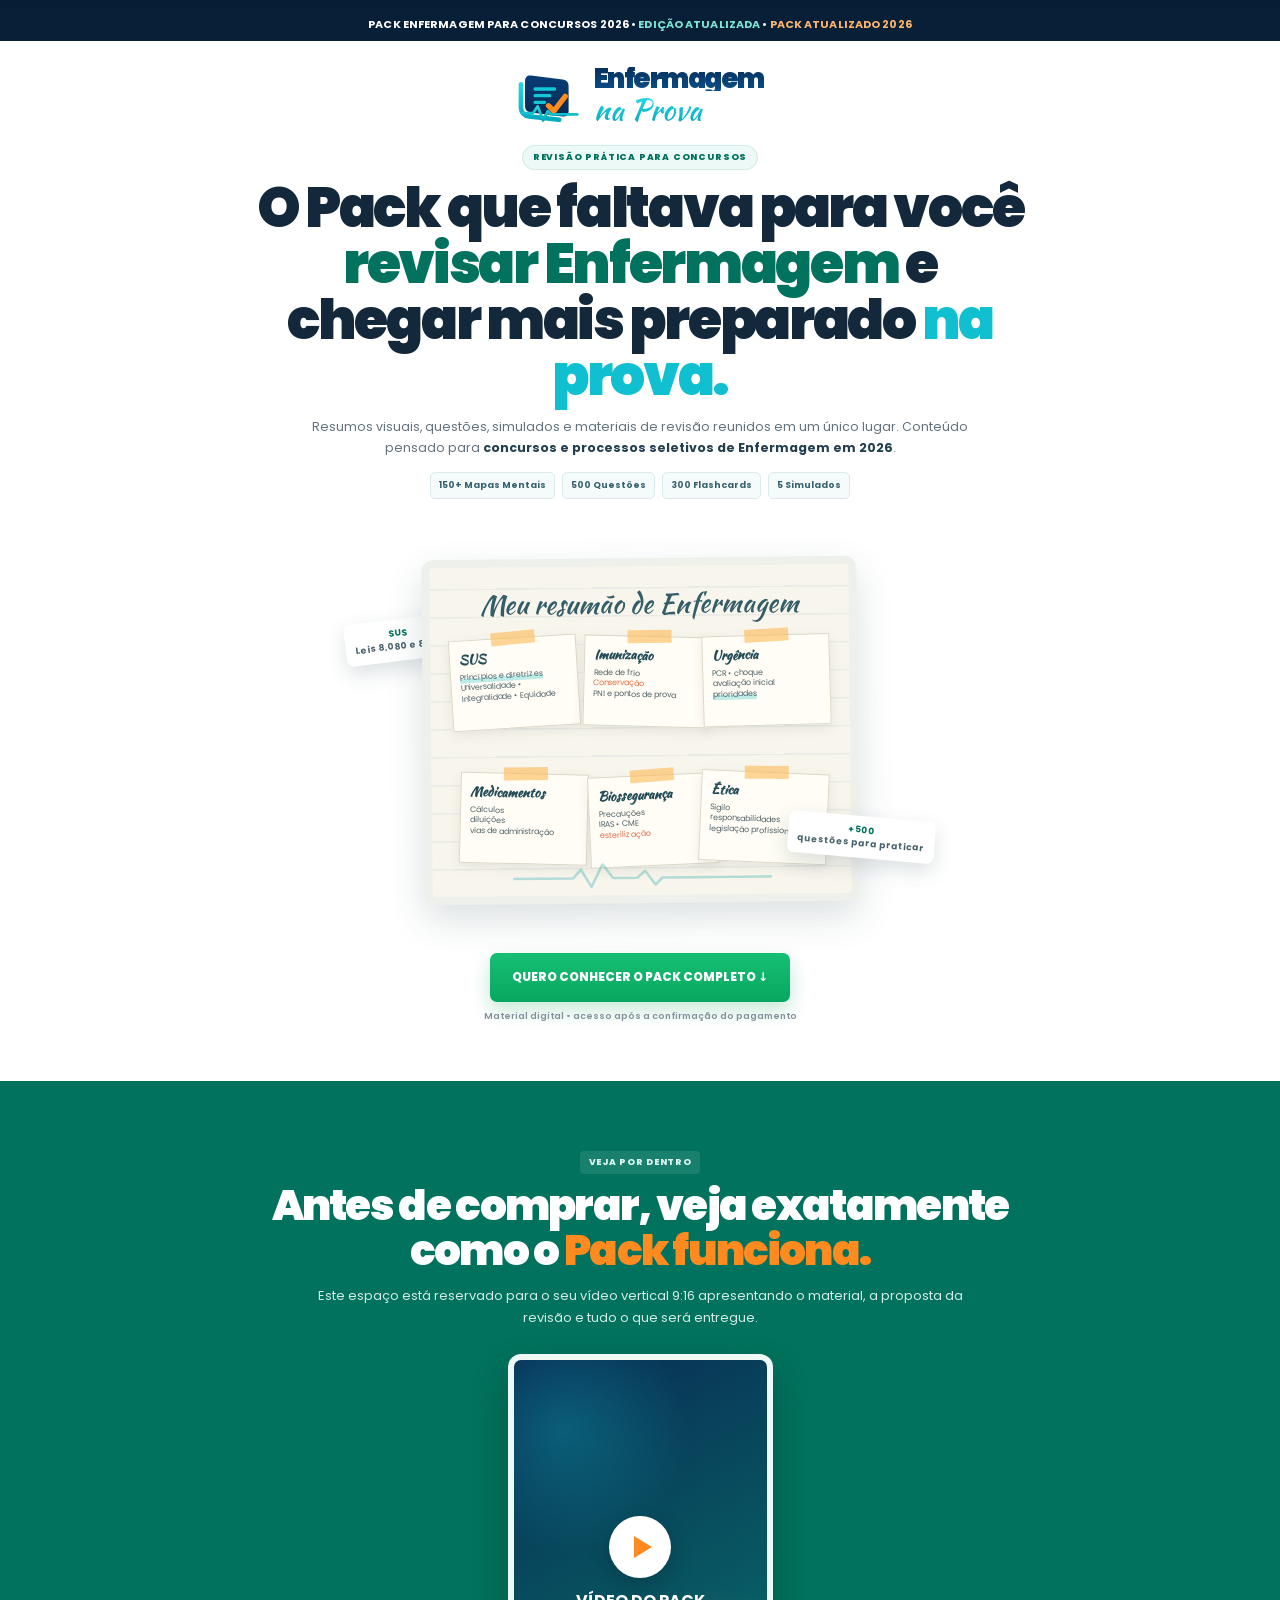
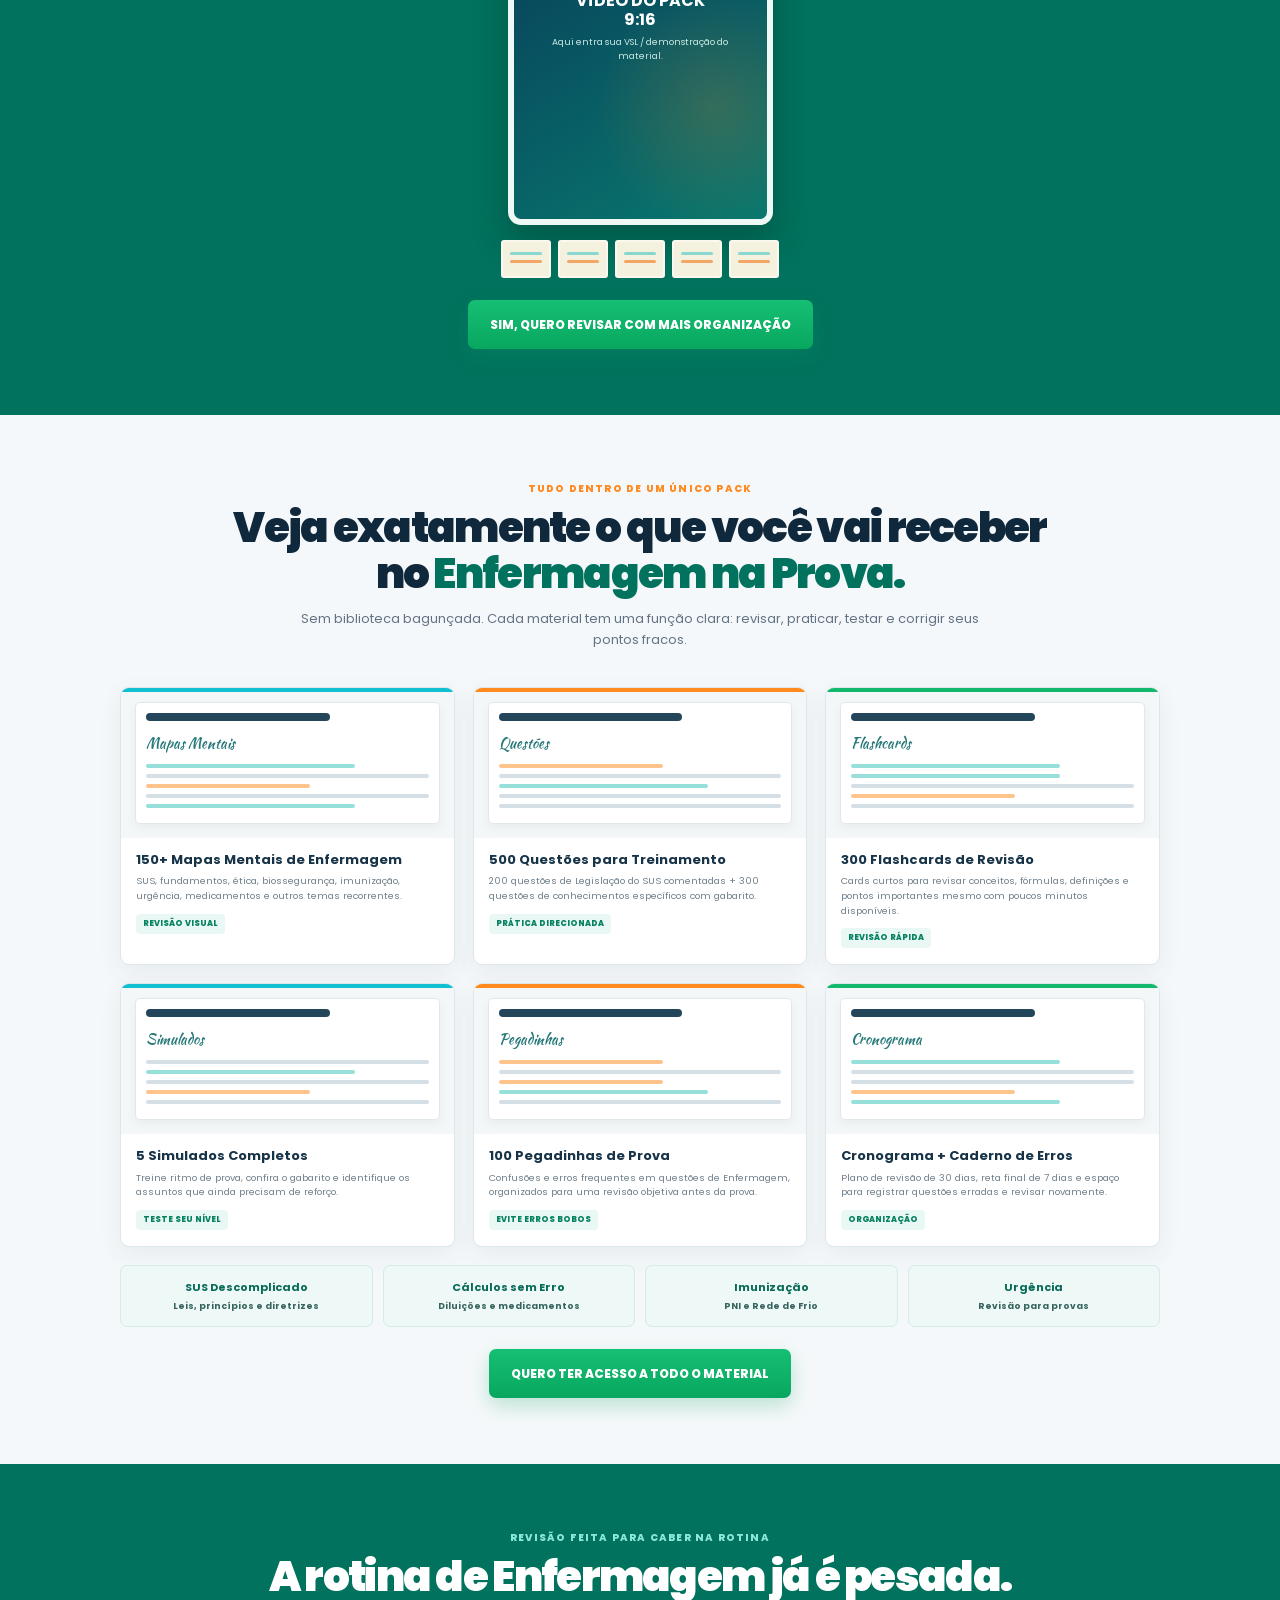
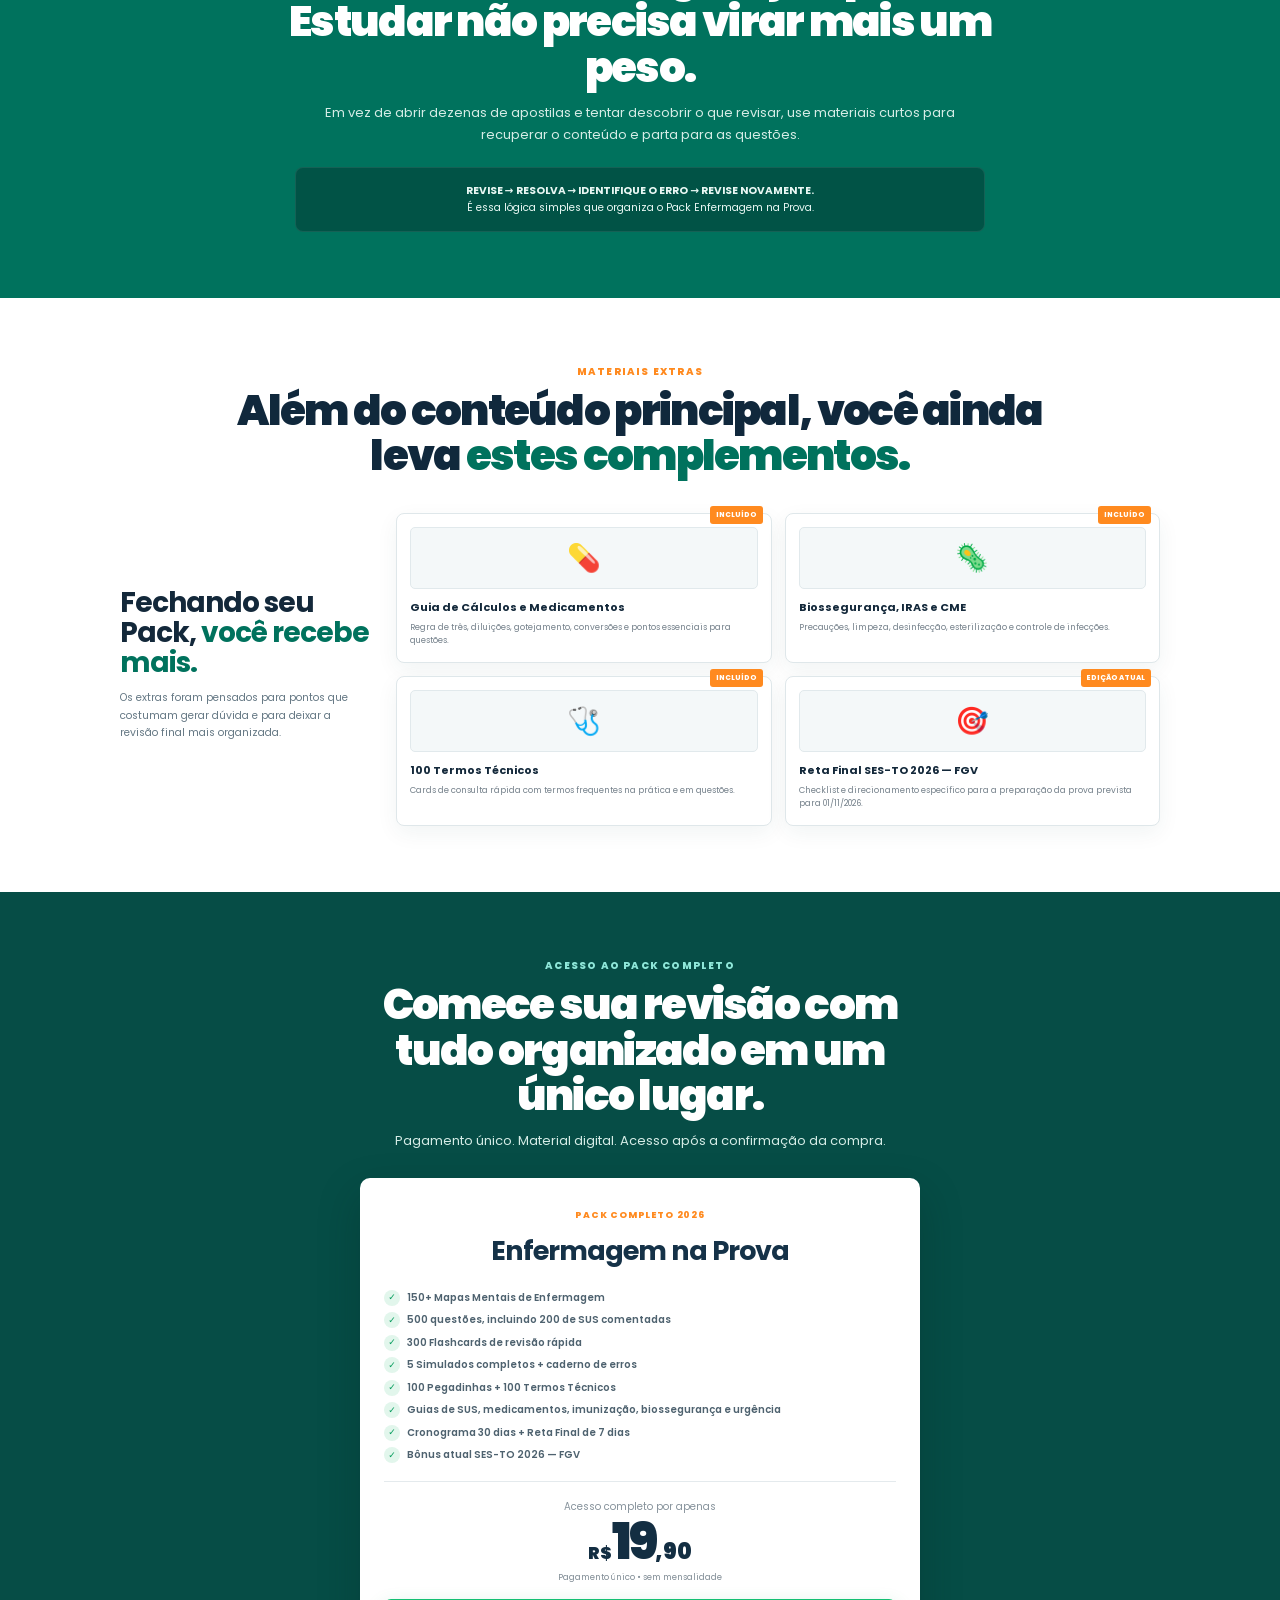
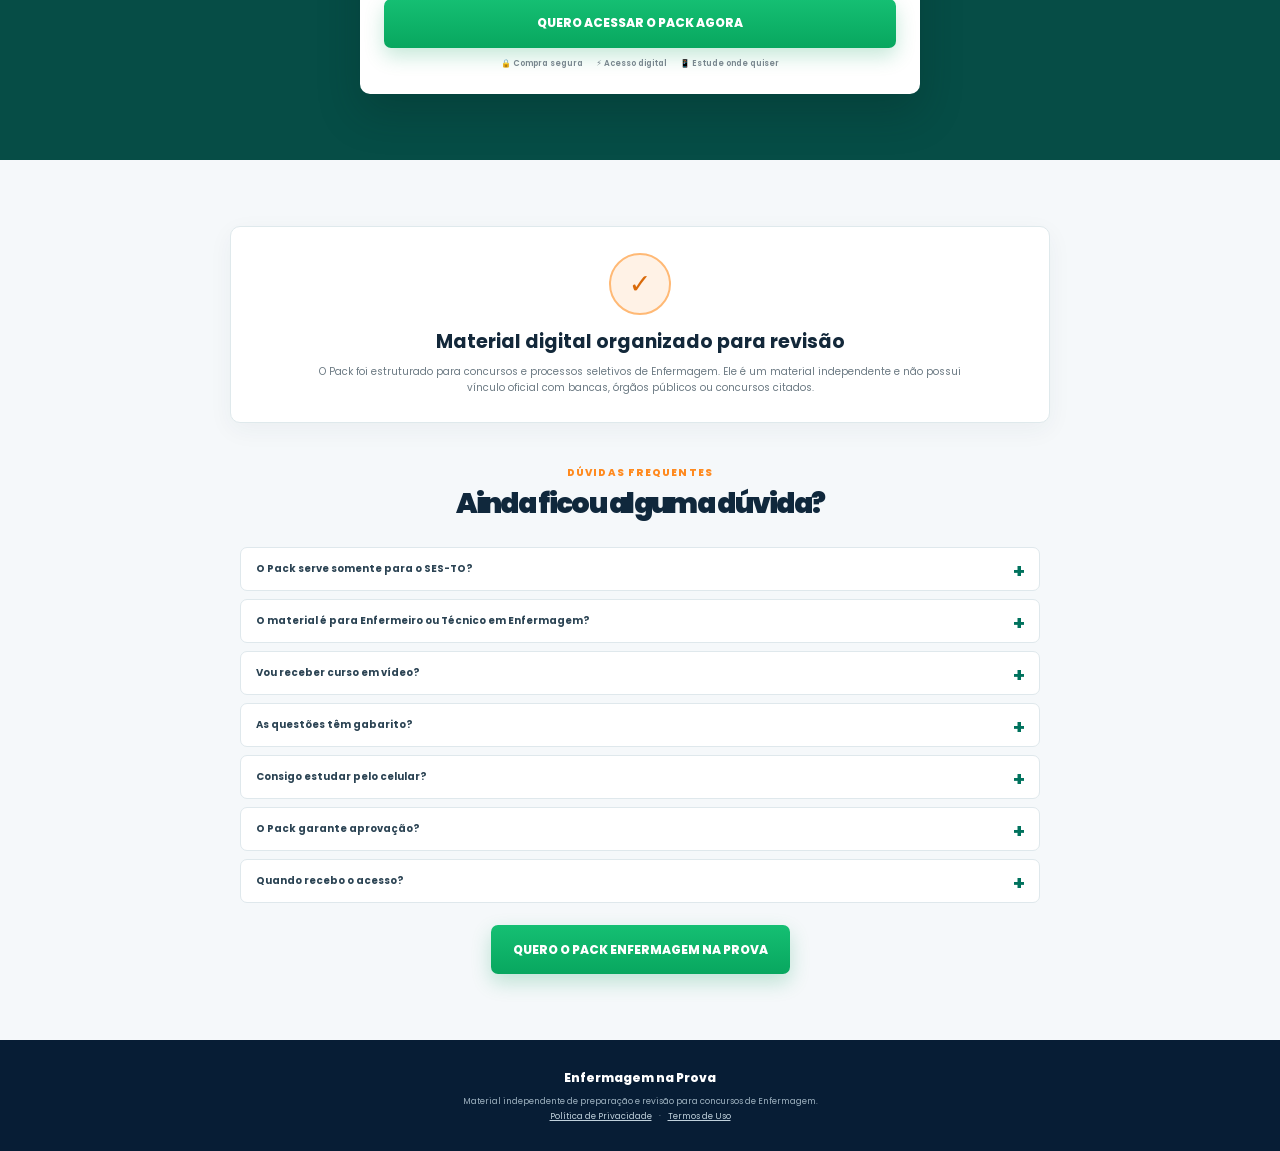
==== legacy.html @ f29687da "Atualiza marca para Revisão de Enfermagem 2026" ====
<!doctype html>
<html lang="pt-BR">
<head>
  <meta charset="utf-8">
  <meta name="viewport" content="width=device-width, initial-scale=1">
  <meta name="theme-color" content="#006b58">
  <meta name="description" content="Enfermagem na Prova — Pack de revisão para concursos de Enfermagem 2026 com mapas mentais, questões, simulados, flashcards e guias rápidos.">
  <title>Enfermagem na Prova | Pack Concursos 2026</title>
  <link rel="preconnect" href="https://fonts.googleapis.com">
  <link rel="preconnect" href="https://fonts.gstatic.com" crossorigin>
  <link href="https://fonts.googleapis.com/css2?family=Kaushan+Script&family=Poppins:wght@400;500;600;700;800;900&display=swap" rel="stylesheet">
  <style>
    :root{
      --navy:#062f5c;
      --navy-2:#0b4f87;
      --cyan:#10bfd0;
      --cyan-soft:#e8fbfd;
      --green:#00725d;
      --green-dark:#00584b;
      --green-deep:#064d46;
      --cta:#11b86d;
      --cta-dark:#079c5a;
      --orange:#ff8a1f;
      --orange-soft:#fff2e6;
      --red:#e6534b;
      --ink:#13283a;
      --muted:#637383;
      --bg:#f5f8fa;
      --line:#dfe8ed;
      --white:#fff;
      --shadow:0 14px 38px rgba(20,54,70,.10);
    }
    *{box-sizing:border-box}
    html{scroll-behavior:smooth}
    body{margin:0;font-family:Poppins,system-ui,-apple-system,"Segoe UI",sans-serif;color:var(--ink);background:#fff;-webkit-font-smoothing:antialiased}
    a{text-decoration:none;color:inherit}
    button,a{-webkit-tap-highlight-color:transparent}
    img,svg{max-width:100%}
    .container{width:min(1040px,calc(100% - 34px));margin:0 auto}
    .topline{height:8px;background:#071d35}
    .notice{background:#081f38;color:#fff;text-align:center;padding:8px 14px;font-size:11px;font-weight:700;letter-spacing:.01em}
    .notice b{color:#7ce5d6}.notice .hot{color:#ffb36b}

    /* logo */
    .logo{display:flex;justify-content:center;align-items:center;gap:10px;margin:0 auto 18px;width:max-content;max-width:100%}
    .logo-icon{width:67px;height:58px;flex:0 0 auto}
    .logo-copy{line-height:.86;text-align:left}
    .logo-copy strong{display:block;font-size:27px;letter-spacing:-1.5px;font-weight:900;background:linear-gradient(#062f5c,#0b4f87);-webkit-background-clip:text;background-clip:text;color:transparent}
    .logo-copy span{display:block;margin-top:7px;font-family:"Kaushan Script",cursive;font-size:29px;font-weight:400;background:linear-gradient(#26d7e4,#04aabe);-webkit-background-clip:text;background-clip:text;color:transparent}

    /* shared */
    section{padding:66px 0}
    .white{background:#fff}.soft{background:#f5f8fa}.green{background:var(--green);color:#fff}.green-dark{background:var(--green-deep);color:#fff}
    .kicker{font-size:10px;text-transform:uppercase;letter-spacing:.12em;font-weight:800;color:var(--orange);margin-bottom:8px;text-align:center}
    .title{max-width:830px;margin:0 auto;text-align:center;font-size:clamp(25px,4vw,42px);line-height:1.08;letter-spacing:-1.7px;font-weight:900;color:#10283c}
    .green .title,.green-dark .title{color:#fff}
    .title .green-text{color:var(--green)}.title .cyan{color:var(--cyan)}.title .orange{color:var(--orange)}
    .desc{max-width:690px;margin:12px auto 0;text-align:center;color:var(--muted);font-size:13px;line-height:1.65}
    .green .desc,.green-dark .desc{color:#d5ece6}
    .btn{display:inline-flex;align-items:center;justify-content:center;gap:8px;min-height:49px;padding:13px 22px;border-radius:7px;background:linear-gradient(#15bf73,#08a75f);color:#fff;font-size:12px;font-weight:800;box-shadow:0 8px 20px rgba(7,160,91,.24);transition:.16s ease}
    .btn:hover{transform:translateY(-1px);filter:brightness(1.02)}
    .btn-row{text-align:center;margin-top:22px}
    .micro{text-align:center;margin-top:8px;font-size:9px;color:#82909b;font-weight:600}
    .green .micro,.green-dark .micro{color:#b9d8d1}

    /* hero */
    .hero{padding:25px 0 58px;background:#fff;text-align:center}
    .hero .container{max-width:900px}
    .hero-badge{display:inline-block;margin-bottom:10px;padding:5px 10px;background:#edf9f6;border:1px solid #cdeae3;border-radius:999px;color:var(--green);font-size:9px;font-weight:800;text-transform:uppercase;letter-spacing:.09em}
    .hero h1{margin:0 auto;max-width:790px;font-size:clamp(30px,5.3vw,55px);line-height:1.02;letter-spacing:-2.3px;font-weight:900;color:#13283a}
    .hero h1 .g{color:var(--green)}.hero h1 .c{color:var(--cyan)}
    .hero p{max-width:670px;margin:13px auto 0;color:#61717e;font-size:12.5px;line-height:1.65}
    .hero p b{color:#233e50}
    .hero-tags{display:flex;justify-content:center;gap:7px;flex-wrap:wrap;margin-top:13px}
    .hero-tags span{font-size:9px;font-weight:700;color:#366070;background:#f5fafb;border:1px solid #dce9ed;border-radius:5px;padding:6px 8px}

    /* Pinterest-like pack preview */
    .pack-stage{position:relative;width:min(590px,94vw);height:400px;margin:32px auto 0;display:flex;align-items:center;justify-content:center}
    .paper{position:relative;width:435px;height:345px;border-radius:12px;background:#f8f5ed;border:8px solid #eef0ec;box-shadow:0 15px 36px rgba(39,71,77,.16);overflow:hidden;transform:rotate(-.6deg)}
    .paper:before{content:"";position:absolute;inset:0;background:repeating-linear-gradient(0deg,transparent 0 26px,rgba(92,137,156,.13) 27px 28px);opacity:.72}
    .paper-title{position:absolute;left:50%;top:18px;transform:translateX(-50%);font-family:"Kaushan Script",cursive;color:#345d66;font-size:27px;white-space:nowrap}
    .mini-note{position:absolute;width:128px;min-height:91px;padding:10px 9px 7px;background:#fffdf5;border:1px solid #dad8c8;box-shadow:0 4px 12px rgba(65,75,69,.10);font-size:8px;line-height:1.35;color:#52636b;text-align:left}
    .mini-note b{display:block;margin-bottom:4px;font-family:"Kaushan Script",cursive;font-size:13px;color:#244d58}
    .mini-note i{font-style:normal;color:#df6f45}.mini-note .under{display:inline;background:linear-gradient(transparent 56%,#bdece7 56%)}
    .n1{left:20px;top:70px;transform:rotate(-3deg)}.n2{left:153px;top:70px;transform:rotate(2deg)}.n3{right:19px;top:70px;transform:rotate(-1deg)}
    .n4{left:28px;bottom:32px;transform:rotate(2deg)}.n5{left:157px;bottom:29px;transform:rotate(-2deg)}.n6{right:23px;bottom:31px;transform:rotate(3deg)}
    .tape{position:absolute;width:44px;height:13px;background:rgba(255,184,82,.58);top:-7px;left:42px;transform:rotate(-2deg)}
    .pulse-line{position:absolute;left:50%;bottom:6px;transform:translateX(-50%);width:290px;height:26px;opacity:.28}
    .float-card{position:absolute;padding:8px 10px;border-radius:7px;background:#fff;box-shadow:0 8px 20px rgba(37,69,78,.16);font-size:9px;font-weight:700;color:#49626d}
    .float-card.left{left:0;top:88px;transform:rotate(-7deg)}.float-card.right{right:0;bottom:73px;transform:rotate(5deg)}
    .float-card b{color:var(--green)}

    /* video */
    .inside .container{max-width:840px;text-align:center}
    .inside-label{display:inline-block;margin-bottom:9px;padding:5px 9px;border-radius:4px;background:rgba(255,255,255,.10);font-size:9px;font-weight:800;letter-spacing:.08em;text-transform:uppercase;color:#d9f6ef}
    .video-shell{width:min(265px,72vw);aspect-ratio:9/16;margin:26px auto 15px;border-radius:13px;border:6px solid #eef8f5;background:linear-gradient(150deg,#082c53,#08786e);box-shadow:0 18px 35px rgba(0,34,31,.30);position:relative;overflow:hidden}
    .video-shell:before{content:"";position:absolute;inset:0;background:radial-gradient(circle at 20% 15%,rgba(16,191,208,.28),transparent 28%),radial-gradient(circle at 80% 76%,rgba(255,138,31,.18),transparent 30%)}
    .video-content{position:absolute;inset:0;display:flex;align-items:center;justify-content:center;flex-direction:column;padding:25px;color:#fff}
    .play{width:62px;height:62px;border-radius:50%;background:#fff;display:grid;place-items:center;box-shadow:0 10px 25px rgba(0,0,0,.18);margin-bottom:13px}
    .play:after{content:"";margin-left:5px;border-top:11px solid transparent;border-bottom:11px solid transparent;border-left:18px solid var(--orange)}
    .video-content strong{font-size:16px;line-height:1.2}.video-content small{font-size:9px;line-height:1.5;margin-top:7px;color:#cceae4}
    .thumbs{display:flex;justify-content:center;gap:7px;margin-top:10px}
    .thumb{width:50px;height:38px;border:2px solid rgba(255,255,255,.5);border-radius:3px;background:#f5f1df;position:relative;overflow:hidden}
    .thumb:before,.thumb:after{content:"";position:absolute;left:7px;right:7px;height:3px;border-radius:2px;background:#89d8d0}.thumb:before{top:10px}.thumb:after{top:18px;background:#f2a767}

    /* content cards */
    .materials{display:grid;grid-template-columns:repeat(3,1fr);gap:18px;margin-top:36px}
    .material{background:#fff;border:1px solid #dde7eb;border-radius:9px;overflow:hidden;box-shadow:0 8px 24px rgba(28,64,77,.07);text-align:left}
    .mock{height:150px;background:#f4f7f8;padding:14px;position:relative;overflow:hidden}
    .mock:after{content:"";position:absolute;left:0;right:0;top:0;height:4px;background:var(--cyan)}
    .material:nth-child(2) .mock:after,.material:nth-child(5) .mock:after{background:var(--orange)}
    .material:nth-child(3) .mock:after,.material:nth-child(6) .mock:after{background:var(--cta)}
    .sheet{height:100%;background:#fff;border-radius:5px;border:1px solid #e1e8eb;padding:10px;box-shadow:0 4px 10px rgba(30,61,70,.06)}
    .sheet .h{height:8px;width:65%;border-radius:4px;background:#24465b;margin-bottom:9px}.sheet .hl{display:inline-block;font-family:"Kaushan Script";font-size:14px;color:#267879;margin-bottom:5px}
    .sheet .line{height:4px;border-radius:3px;background:#d4e0e5;margin:6px 0}.sheet .line.teal{background:#97dfda;width:74%}.sheet .line.orange{background:#ffc48c;width:58%}
    .material-body{padding:14px 15px 16px}.material-body h3{margin:0;font-size:13px;line-height:1.25;color:#173348}.material-body p{margin:6px 0 0;font-size:9.5px;line-height:1.55;color:#71808c}.material-body .tag{display:inline-block;margin-top:10px;padding:4px 7px;border-radius:4px;background:#e9f8f4;color:#078260;font-size:8px;font-weight:800}

    .guide-strip{display:grid;grid-template-columns:repeat(4,1fr);gap:10px;margin-top:18px}
    .guide{padding:13px 10px;border-radius:7px;background:#eef8f6;border:1px solid #d4ebe6;text-align:center;font-size:9px;font-weight:700;color:#35645c}.guide b{display:block;font-size:11px;color:#086b59;margin-bottom:4px}

    /* pain */
    .painbox{max-width:790px;margin:0 auto;text-align:center}.painbox .quote{max-width:690px;margin:22px auto 0;padding:14px 19px;background:rgba(3,51,46,.48);border-radius:8px;color:#e8f7f3;font-size:10.5px;line-height:1.65;border:1px solid rgba(255,255,255,.08)}

    /* bonus grid */
    .bonus-area{display:grid;grid-template-columns:250px 1fr;gap:26px;align-items:center;margin-top:35px}
    .bonus-copy h3{margin:0;font-size:28px;line-height:1.08;letter-spacing:-1px}.bonus-copy h3 span{color:var(--green)}.bonus-copy p{font-size:10.5px;line-height:1.65;color:#667985}.bonus-boxes{display:grid;grid-template-columns:1fr 1fr;gap:13px}
    .bonus{position:relative;background:#fff;border:1px solid #dfe7ea;border-radius:8px;padding:13px 13px 14px;min-height:150px;box-shadow:0 7px 22px rgba(25,61,73,.06)}
    .bonus .ribbon{position:absolute;right:8px;top:-8px;background:var(--orange);color:#fff;font-size:7px;font-weight:800;padding:4px 6px;border-radius:3px;text-transform:uppercase}.bonus-icon{height:62px;border-radius:5px;background:#f4f8f9;border:1px solid #e1e9ec;display:flex;align-items:center;justify-content:center;color:var(--green);font-size:27px}.bonus h4{font-size:11px;margin:10px 0 0}.bonus p{font-size:8.5px;line-height:1.45;color:#75818b;margin:5px 0 0}

    /* offer */
    .offer-wrap{max-width:560px;margin:0 auto;text-align:center}.offer-card{background:#fff;color:var(--ink);border-radius:10px;padding:22px 24px 24px;box-shadow:0 18px 42px rgba(0,31,29,.25);text-align:left}.offer-head{text-align:center}.offer-head .small{font-size:9px;font-weight:800;color:var(--orange);text-transform:uppercase;letter-spacing:.09em}.offer-head h2{margin:6px 0 0;font-size:27px;letter-spacing:-1px;color:#153248}.offer-list{padding:0;margin:20px 0 18px;list-style:none;display:grid;gap:8px}.offer-list li{position:relative;padding-left:23px;font-size:10px;line-height:1.45;color:#4e626f;font-weight:600}.offer-list li:before{content:"✓";position:absolute;left:0;top:-1px;width:16px;height:16px;border-radius:50%;background:#e2f6ec;color:#0a9e5f;display:grid;place-items:center;font-size:9px;font-weight:900}.price-block{text-align:center;border-top:1px solid #e4eaed;padding-top:17px}.old{font-size:10px;color:#87939c}.old s{color:#a0a8ad}.price{margin-top:2px;color:#132e42;font-weight:900;line-height:1}.price .currency{font-size:17px}.price .big{font-size:50px;letter-spacing:-3px}.price .cents{font-size:22px}.pay{font-size:8.5px;color:#7f8b94;margin-top:4px}.offer-card .btn{display:flex;width:100%;margin-top:15px}.secure{display:flex;justify-content:center;gap:13px;flex-wrap:wrap;margin-top:10px;font-size:8px;color:#78868e;font-weight:600}

    /* guarantee + faq */
    .guarantee{max-width:820px;margin:0 auto;padding:26px;border:1px solid #dfe9ec;border-radius:10px;background:#fff;box-shadow:0 7px 25px rgba(31,64,75,.05);text-align:center}.seal{width:62px;height:62px;margin:0 auto 12px;border-radius:50%;background:var(--orange-soft);border:2px solid #ffb975;display:grid;place-items:center;color:#d96a0a;font-size:27px}.guarantee h3{margin:0;font-size:19px}.guarantee p{max-width:650px;margin:8px auto 0;color:#6d7b84;font-size:10px;line-height:1.6}
    .faq{max-width:800px;margin:28px auto 0}.faq details{background:#fff;border:1px solid #dfe8ec;border-radius:7px;margin:8px 0;overflow:hidden}.faq summary{cursor:pointer;list-style:none;padding:13px 38px 13px 15px;font-size:10px;font-weight:700;color:#2b4353;position:relative}.faq summary::-webkit-details-marker{display:none}.faq summary:after{content:"+";position:absolute;right:14px;top:8px;font-size:20px;color:var(--green)}.faq details[open] summary:after{content:"−"}.faq details p{margin:0;padding:0 15px 14px;color:#6f7f89;font-size:9.5px;line-height:1.6}

    footer{background:#071d35;color:#9fb3c1;padding:28px 0;text-align:center;font-size:8.5px;line-height:1.7}footer .footer-logo{font-size:12px;font-weight:800;color:#fff;margin-bottom:6px}footer a{color:#c0d1dc;text-decoration:underline;margin:0 5px}

    @media(max-width:850px){
      section{padding:52px 0}.materials{grid-template-columns:repeat(2,1fr)}.guide-strip{grid-template-columns:repeat(2,1fr)}.bonus-area{grid-template-columns:1fr}.bonus-copy{text-align:center;max-width:600px;margin:0 auto}.bonus-copy p{max-width:540px;margin:9px auto 0}
    }
    @media(max-width:560px){
      .container{width:min(100% - 28px,1040px)}.notice{font-size:9px}.logo{transform:scale(.88);margin-bottom:12px}.hero{padding-top:18px}.hero h1{font-size:33px;letter-spacing:-1.45px}.hero p{font-size:10.5px}.pack-stage{height:330px;margin-top:22px}.paper{width:332px;height:270px;border-width:6px}.paper-title{font-size:21px;top:13px}.mini-note{width:98px;min-height:74px;padding:7px;font-size:6.2px}.mini-note b{font-size:10px}.n1{left:13px;top:53px}.n2{left:116px;top:54px}.n3{right:12px;top:53px}.n4{left:17px;bottom:26px}.n5{left:117px;bottom:24px}.n6{right:14px;bottom:25px}.tape{width:34px;height:9px;top:-5px;left:32px}.float-card{display:none}.pulse-line{width:215px}.title{font-size:27px;letter-spacing:-1.1px}.desc{font-size:10.5px}.materials{grid-template-columns:1fr;gap:13px}.mock{height:175px}.guide-strip{grid-template-columns:1fr 1fr}.bonus-boxes{grid-template-columns:1fr}.bonus{min-height:auto}.offer-card{padding:20px 17px}.green,.green-dark{background-position:center}.video-shell{width:235px}
    }
  </style>
</head>
<body>
  <div class="topline"></div>
  <div class="notice">PACK ENFERMAGEM PARA CONCURSOS 2026 • <b>EDIÇÃO ATUALIZADA</b> • <span class="hot" id="deadline">RETA FINAL SES-TO</span></div>

  <main>
    <section class="hero" id="top">
      <div class="container">
        <div class="logo" aria-label="Enfermagem na Prova">
          <svg class="logo-icon" viewBox="0 0 100 86" aria-hidden="true">
            <defs>
              <linearGradient id="lg1" x1="0" x2="0" y1="0" y2="1"><stop stop-color="#073d76"/><stop offset="1" stop-color="#052a54"/></linearGradient>
              <linearGradient id="lg2" x1="0" x2="0" y1="0" y2="1"><stop stop-color="#25d5e2"/><stop offset="1" stop-color="#04aabe"/></linearGradient>
            </defs>
            <path d="M21 14 68 20c6 .7 9 4 9 10v38c0 5-4 8-9 7l-47-6c-6-.8-9-4-9-10V22c0-6 4-9 9-8Z" fill="url(#lg1)"/>
            <path d="M6 27v35c0 7 5 12 12 13l45 5" fill="none" stroke="url(#lg2)" stroke-width="7" stroke-linecap="round"/>
            <path d="M27 34h29M27 44h22M27 54h14" stroke="#14c7d6" stroke-width="5" stroke-linecap="round"/>
            <path d="m47 59 8 8 17-22" fill="none" stroke="#ff8a1f" stroke-width="8" stroke-linecap="round" stroke-linejoin="round"/>
            <path d="M7 70h17l7-10 8 21 7-14 5 5h39" fill="none" stroke="url(#lg2)" stroke-width="4" stroke-linecap="round" stroke-linejoin="round"/>
          </svg>
          <div class="logo-copy"><strong>Enfermagem</strong><span>na Prova</span></div>
        </div>

        <div class="hero-badge">Revisão prática para concursos</div>
        <h1>O Pack que faltava para você <span class="g">revisar Enfermagem</span> e chegar mais preparado <span class="c">na prova.</span></h1>
        <p>Resumos visuais, questões, simulados e materiais de revisão reunidos em um único lugar. Conteúdo pensado para <b>concursos e processos seletivos de Enfermagem em 2026</b>.</p>
        <div class="hero-tags"><span>150+ Mapas Mentais</span><span>500 Questões</span><span>300 Flashcards</span><span>5 Simulados</span></div>

        <div class="pack-stage" aria-label="Prévia ilustrativa do material">
          <div class="float-card left"><b>SUS</b><br>Leis 8.080 e 8.142</div>
          <div class="paper">
            <div class="paper-title">Meu resumão de Enfermagem</div>
            <div class="mini-note n1"><span class="tape"></span><b>SUS</b><span class="under">Princípios e diretrizes</span><br>Universalidade • Integralidade • Equidade</div>
            <div class="mini-note n2"><span class="tape"></span><b>Imunização</b>Rede de frio<br><i>Conservação</i><br>PNI e pontos de prova</div>
            <div class="mini-note n3"><span class="tape"></span><b>Urgência</b>PCR • choque<br>avaliação inicial<br><span class="under">prioridades</span></div>
            <div class="mini-note n4"><span class="tape"></span><b>Medicamentos</b>Cálculos<br>diluições<br>vias de administração</div>
            <div class="mini-note n5"><span class="tape"></span><b>Biossegurança</b>Precauções<br>IRAS • CME<br><i>esterilização</i></div>
            <div class="mini-note n6"><span class="tape"></span><b>Ética</b>Sigilo<br>responsabilidades<br>legislação profissional</div>
            <svg class="pulse-line" viewBox="0 0 300 30"><path d="M2 17h68l9-10 12 20 13-26 12 16h28l9-8 12 16 8-8h125" fill="none" stroke="#059e9e" stroke-width="3" stroke-linecap="round" stroke-linejoin="round"/></svg>
          </div>
          <div class="float-card right"><b>+500</b><br>questões para praticar</div>
        </div>

        <div class="btn-row"><a class="btn" href="#oferta">QUERO CONHECER O PACK COMPLETO ↓</a></div>
        <div class="micro">Material digital • acesso após a confirmação do pagamento</div>
      </div>
    </section>

    <section class="green inside">
      <div class="container">
        <span class="inside-label">Veja por dentro</span>
        <h2 class="title">Antes de comprar, veja exatamente como o <span class="orange">Pack funciona.</span></h2>
        <p class="desc">Este espaço está reservado para o seu vídeo vertical 9:16 apresentando o material, a proposta da revisão e tudo o que será entregue.</p>
        <div class="video-shell">
          <div class="video-content"><div class="play"></div><strong>VÍDEO DO PACK<br>9:16</strong><small>Aqui entra sua VSL / demonstração do material.</small></div>
        </div>
        <div class="thumbs"><span class="thumb"></span><span class="thumb"></span><span class="thumb"></span><span class="thumb"></span><span class="thumb"></span></div>
        <div class="btn-row"><a class="btn" href="#oferta">SIM, QUERO REVISAR COM MAIS ORGANIZAÇÃO</a></div>
      </div>
    </section>

    <section class="soft">
      <div class="container">
        <div class="kicker">Tudo dentro de um único pack</div>
        <h2 class="title">Veja exatamente o que você vai receber no <span class="green-text">Enfermagem na Prova.</span></h2>
        <p class="desc">Sem biblioteca bagunçada. Cada material tem uma função clara: revisar, praticar, testar e corrigir seus pontos fracos.</p>

        <div class="materials">
          <article class="material"><div class="mock"><div class="sheet"><div class="h"></div><span class="hl">Mapas Mentais</span><div class="line teal"></div><div class="line"></div><div class="line orange"></div><div class="line"></div><div class="line teal"></div></div></div><div class="material-body"><h3>150+ Mapas Mentais de Enfermagem</h3><p>SUS, fundamentos, ética, biossegurança, imunização, urgência, medicamentos e outros temas recorrentes.</p><span class="tag">REVISÃO VISUAL</span></div></article>
          <article class="material"><div class="mock"><div class="sheet"><div class="h"></div><span class="hl">Questões</span><div class="line orange"></div><div class="line"></div><div class="line teal"></div><div class="line"></div><div class="line"></div></div></div><div class="material-body"><h3>500 Questões para Treinamento</h3><p>200 questões de Legislação do SUS comentadas + 300 questões de conhecimentos específicos com gabarito.</p><span class="tag">PRÁTICA DIRECIONADA</span></div></article>
          <article class="material"><div class="mock"><div class="sheet"><div class="h"></div><span class="hl">Flashcards</span><div class="line teal"></div><div class="line teal"></div><div class="line"></div><div class="line orange"></div><div class="line"></div></div></div><div class="material-body"><h3>300 Flashcards de Revisão</h3><p>Cards curtos para revisar conceitos, fórmulas, definições e pontos importantes mesmo com poucos minutos disponíveis.</p><span class="tag">REVISÃO RÁPIDA</span></div></article>
          <article class="material"><div class="mock"><div class="sheet"><div class="h"></div><span class="hl">Simulados</span><div class="line"></div><div class="line teal"></div><div class="line"></div><div class="line orange"></div><div class="line"></div></div></div><div class="material-body"><h3>5 Simulados Completos</h3><p>Treine ritmo de prova, confira o gabarito e identifique os assuntos que ainda precisam de reforço.</p><span class="tag">TESTE SEU NÍVEL</span></div></article>
          <article class="material"><div class="mock"><div class="sheet"><div class="h"></div><span class="hl">Pegadinhas</span><div class="line orange"></div><div class="line"></div><div class="line orange"></div><div class="line teal"></div><div class="line"></div></div></div><div class="material-body"><h3>100 Pegadinhas de Prova</h3><p>Confusões e erros frequentes em questões de Enfermagem, organizados para uma revisão objetiva antes da prova.</p><span class="tag">EVITE ERROS BOBOS</span></div></article>
          <article class="material"><div class="mock"><div class="sheet"><div class="h"></div><span class="hl">Cronograma</span><div class="line teal"></div><div class="line"></div><div class="line"></div><div class="line orange"></div><div class="line teal"></div></div></div><div class="material-body"><h3>Cronograma + Caderno de Erros</h3><p>Plano de revisão de 30 dias, reta final de 7 dias e espaço para registrar questões erradas e revisar novamente.</p><span class="tag">ORGANIZAÇÃO</span></div></article>
        </div>

        <div class="guide-strip">
          <div class="guide"><b>SUS Descomplicado</b>Leis, princípios e diretrizes</div>
          <div class="guide"><b>Cálculos sem Erro</b>Diluições e medicamentos</div>
          <div class="guide"><b>Imunização</b>PNI e Rede de Frio</div>
          <div class="guide"><b>Urgência</b>Revisão para provas</div>
        </div>
        <div class="btn-row"><a class="btn" href="#oferta">QUERO TER ACESSO A TODO O MATERIAL</a></div>
      </div>
    </section>

    <section class="green">
      <div class="container painbox">
        <div class="kicker" style="color:#8be7d7">Revisão feita para caber na rotina</div>
        <h2 class="title">A rotina de Enfermagem já é pesada. <br>Estudar não precisa virar mais um peso.</h2>
        <p class="desc">Em vez de abrir dezenas de apostilas e tentar descobrir o que revisar, use materiais curtos para recuperar o conteúdo e parta para as questões.</p>
        <div class="quote"><b>REVISE → RESOLVA → IDENTIFIQUE O ERRO → REVISE NOVAMENTE.</b><br>É essa lógica simples que organiza o Pack Enfermagem na Prova.</div>
      </div>
    </section>

    <section class="white">
      <div class="container">
        <div class="kicker">Materiais extras</div>
        <h2 class="title">Além do conteúdo principal, você ainda leva <span class="green-text">estes complementos.</span></h2>
        <div class="bonus-area">
          <div class="bonus-copy"><h3>Fechando seu Pack, <span>você recebe mais.</span></h3><p>Os extras foram pensados para pontos que costumam gerar dúvida e para deixar a revisão final mais organizada.</p></div>
          <div class="bonus-boxes">
            <article class="bonus"><span class="ribbon">Incluído</span><div class="bonus-icon">💊</div><h4>Guia de Cálculos e Medicamentos</h4><p>Regra de três, diluições, gotejamento, conversões e pontos essenciais para questões.</p></article>
            <article class="bonus"><span class="ribbon">Incluído</span><div class="bonus-icon">🦠</div><h4>Biossegurança, IRAS e CME</h4><p>Precauções, limpeza, desinfecção, esterilização e controle de infecções.</p></article>
            <article class="bonus"><span class="ribbon">Incluído</span><div class="bonus-icon">🩺</div><h4>100 Termos Técnicos</h4><p>Cards de consulta rápida com termos frequentes na prática e em questões.</p></article>
            <article class="bonus"><span class="ribbon">Edição atual</span><div class="bonus-icon">🎯</div><h4>Reta Final SES-TO 2026 — FGV</h4><p>Checklist e direcionamento específico para a preparação da prova prevista para 01/11/2026.</p></article>
          </div>
        </div>
      </div>
    </section>

    <section class="green-dark" id="oferta">
      <div class="container offer-wrap">
        <div class="kicker" style="color:#8ee7d9">Acesso ao pack completo</div>
        <h2 class="title">Comece sua revisão com tudo organizado em um único lugar.</h2>
        <p class="desc">Pagamento único. Material digital. Acesso após a confirmação da compra.</p>
        <div class="offer-card" style="margin-top:26px">
          <div class="offer-head"><span class="small">Pack completo 2026</span><h2>Enfermagem na Prova</h2></div>
          <ul class="offer-list">
            <li>150+ Mapas Mentais de Enfermagem</li>
            <li>500 questões, incluindo 200 de SUS comentadas</li>
            <li>300 Flashcards de revisão rápida</li>
            <li>5 Simulados completos + caderno de erros</li>
            <li>100 Pegadinhas + 100 Termos Técnicos</li>
            <li>Guias de SUS, medicamentos, imunização, biossegurança e urgência</li>
            <li>Cronograma 30 dias + Reta Final de 7 dias</li>
            <li>Bônus atual SES-TO 2026 — FGV</li>
          </ul>
          <div class="price-block">
            <div class="old">Acesso completo por apenas</div>
            <div class="price"><span class="currency">R$</span><span class="big">19</span><span class="cents">,90</span></div>
            <div class="pay">Pagamento único • sem mensalidade</div>
            <a class="btn buy-btn" href="#">QUERO ACESSAR O PACK AGORA</a>
            <div class="secure"><span>🔒 Compra segura</span><span>⚡ Acesso digital</span><span>📱 Estude onde quiser</span></div>
          </div>
        </div>
      </div>
    </section>

    <section class="soft">
      <div class="container">
        <div class="guarantee"><div class="seal">✓</div><h3>Material digital organizado para revisão</h3><p>O Pack foi estruturado para concursos e processos seletivos de Enfermagem. Ele é um material independente e não possui vínculo oficial com bancas, órgãos públicos ou concursos citados.</p></div>

        <div class="kicker" style="margin-top:42px">Dúvidas frequentes</div>
        <h2 class="title" style="font-size:28px">Ainda ficou alguma dúvida?</h2>
        <div class="faq">
          <details><summary>O Pack serve somente para o SES-TO?</summary><p>Não. O conteúdo principal reúne temas recorrentes em concursos e processos seletivos de Enfermagem. A edição atual inclui um complemento específico de reta final para o SES-TO 2026.</p></details>
          <details><summary>O material é para Enfermeiro ou Técnico em Enfermagem?</summary><p>O Pack reúne revisão de assuntos presentes em provas de Enfermagem. Como cada cargo e edital possuem conteúdos próprios, o candidato deve sempre comparar o material com o seu edital específico.</p></details>
          <details><summary>Vou receber curso em vídeo?</summary><p>A proposta principal não é um curso longo. O produto é um Pack de revisão com mapas mentais, questões, simulados, flashcards, guias e materiais de apoio.</p></details>
          <details><summary>As questões têm gabarito?</summary><p>Sim. O planejamento atual inclui 500 questões com gabarito, sendo um bloco de 200 questões de Legislação do SUS comentadas.</p></details>
          <details><summary>Consigo estudar pelo celular?</summary><p>Sim. Os materiais digitais podem ser acessados pelo celular, além de computador ou tablet conforme o formato de cada arquivo.</p></details>
          <details><summary>O Pack garante aprovação?</summary><p>Não. Nenhum material sério pode garantir aprovação em concurso. O objetivo é facilitar a revisão, o treino com questões e a organização do estudo.</p></details>
          <details><summary>Quando recebo o acesso?</summary><p>O acesso é liberado após a confirmação do pagamento pela plataforma de checkout utilizada.</p></details>
        </div>
        <div class="btn-row"><a class="btn" href="#oferta">QUERO O PACK ENFERMAGEM NA PROVA</a></div>
      </div>
    </section>
  </main>

  <footer><div class="container"><div class="footer-logo">Enfermagem na Prova</div><div>Material independente de preparação e revisão para concursos de Enfermagem.</div><div><a href="privacidade.html">Política de Privacidade</a> · <a href="termos.html">Termos de Uso</a></div></div></footer>

  <script>
    const CHECKOUT_URL = "";
    const prova = new Date("2026-11-01T00:00:00-03:00");
    const deadline = document.getElementById("deadline");
    const hoje = new Date();
    const dias = Math.ceil((prova-hoje)/86400000);
    if(deadline){
      if(dias>1) deadline.textContent = `SES-TO: FALTAM ${dias} DIAS PARA A PROVA`;
      else if(dias===1) deadline.textContent = "SES-TO: A PROVA É AMANHÃ";
      else if(dias===0) deadline.textContent = "SES-TO: DIA DA PROVA";
      else deadline.textContent = "PACK ATUALIZADO 2026";
    }
    document.querySelectorAll('.buy-btn').forEach(btn=>{
      btn.addEventListener('click',e=>{
        if(!CHECKOUT_URL){e.preventDefault();return;}
        btn.href=CHECKOUT_URL;
      });
    });
  </script>
</body>
</html>
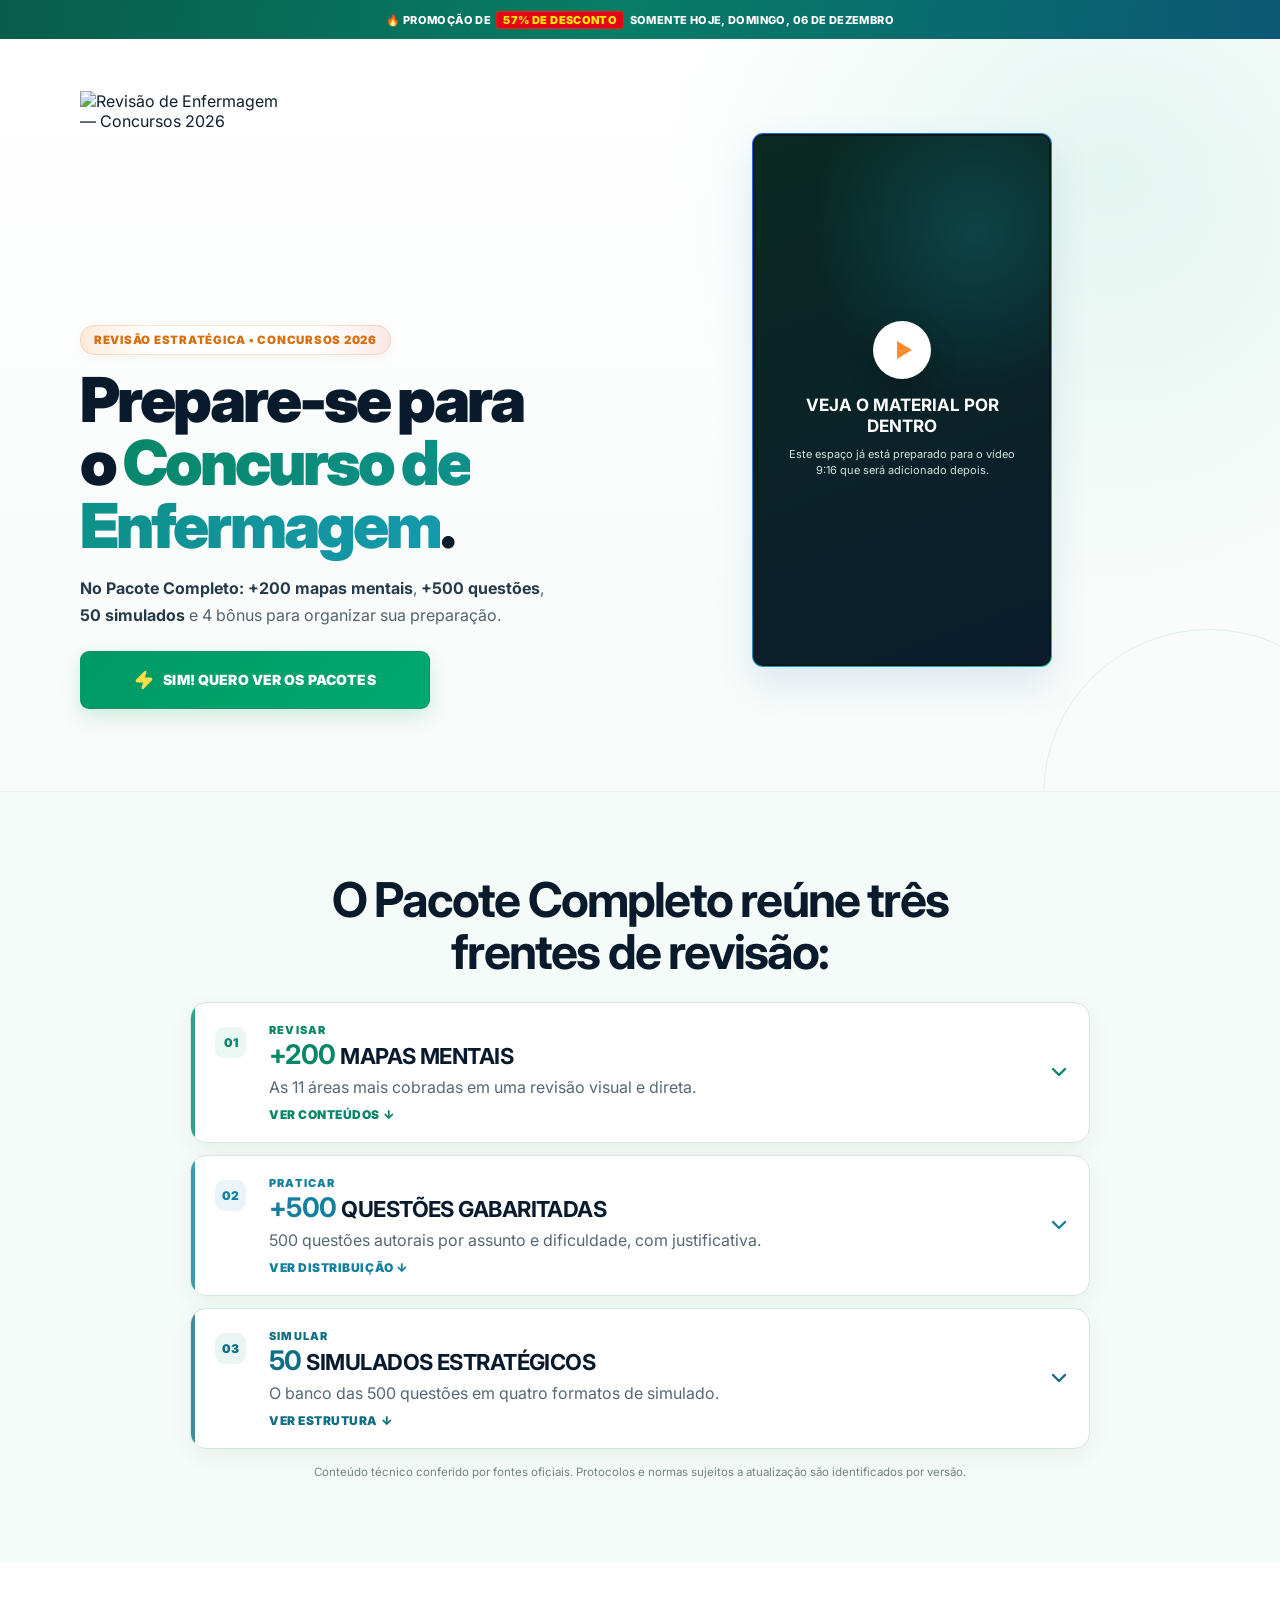
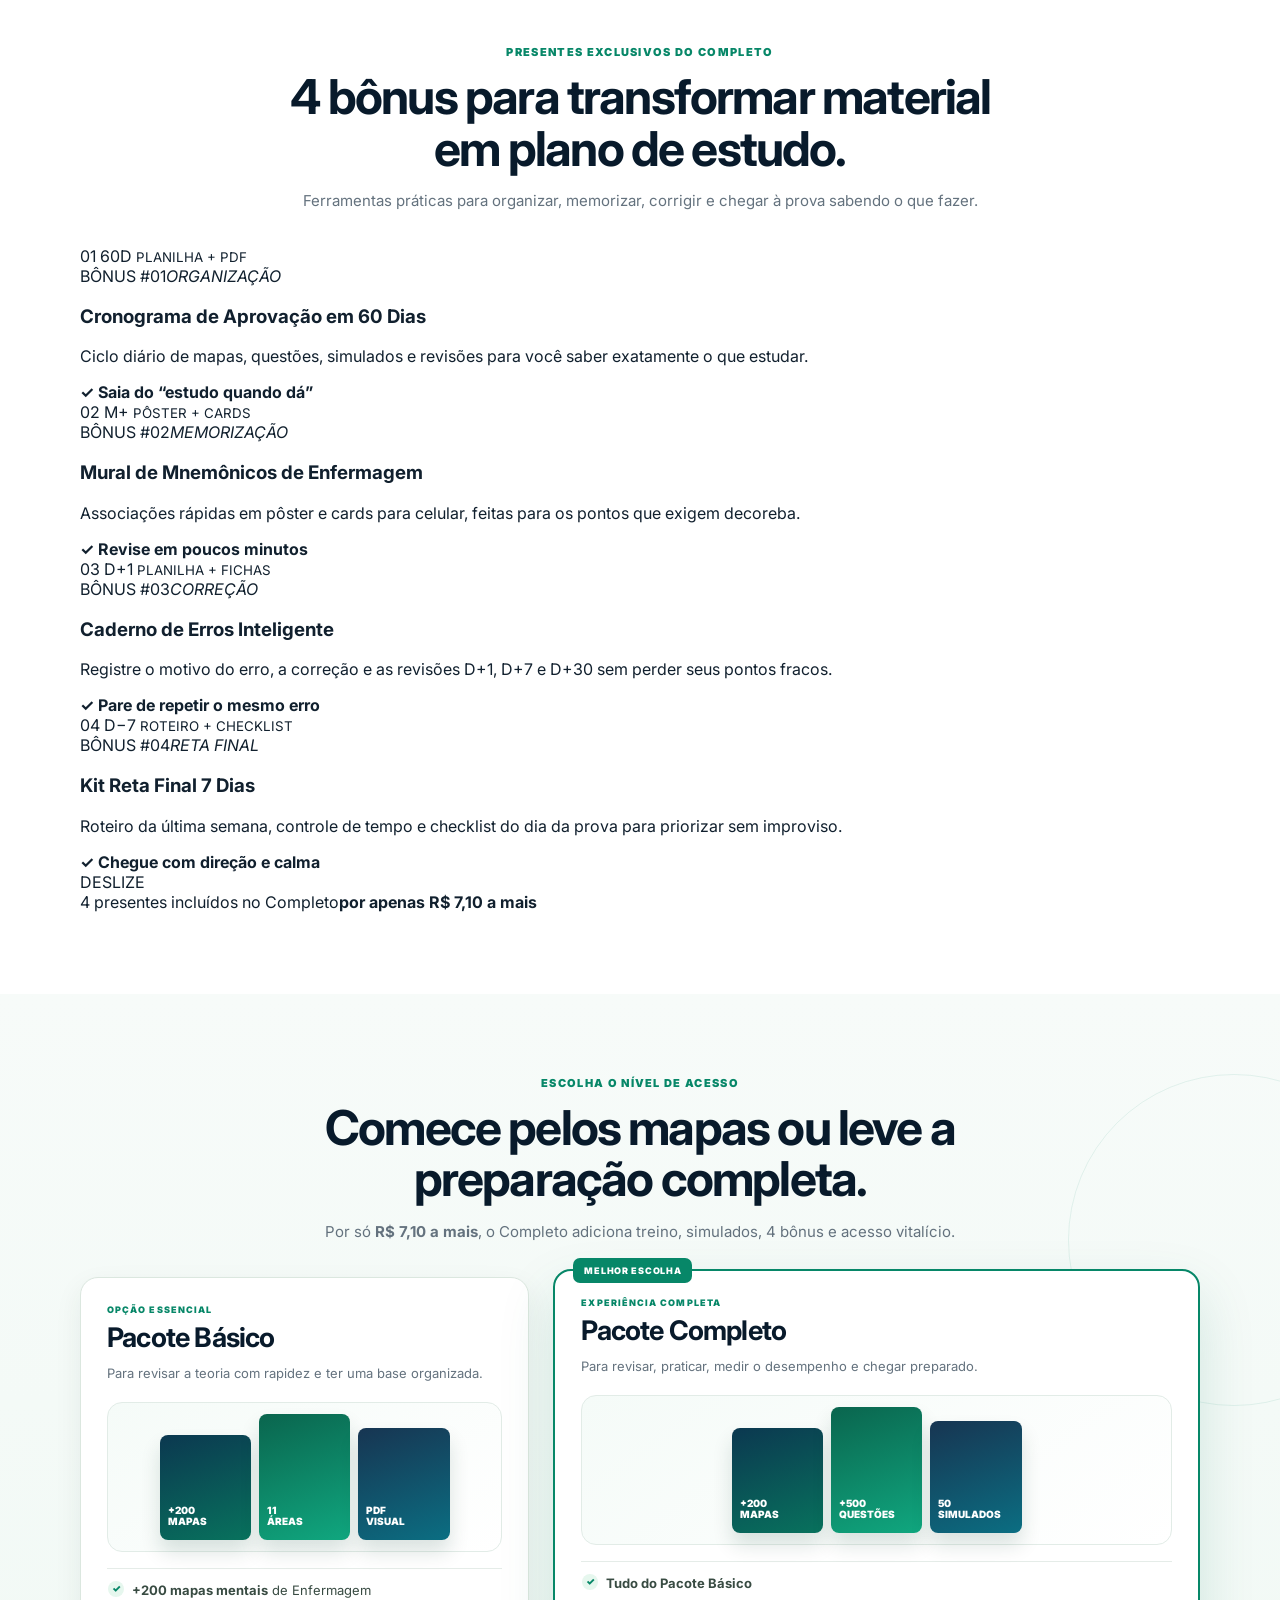
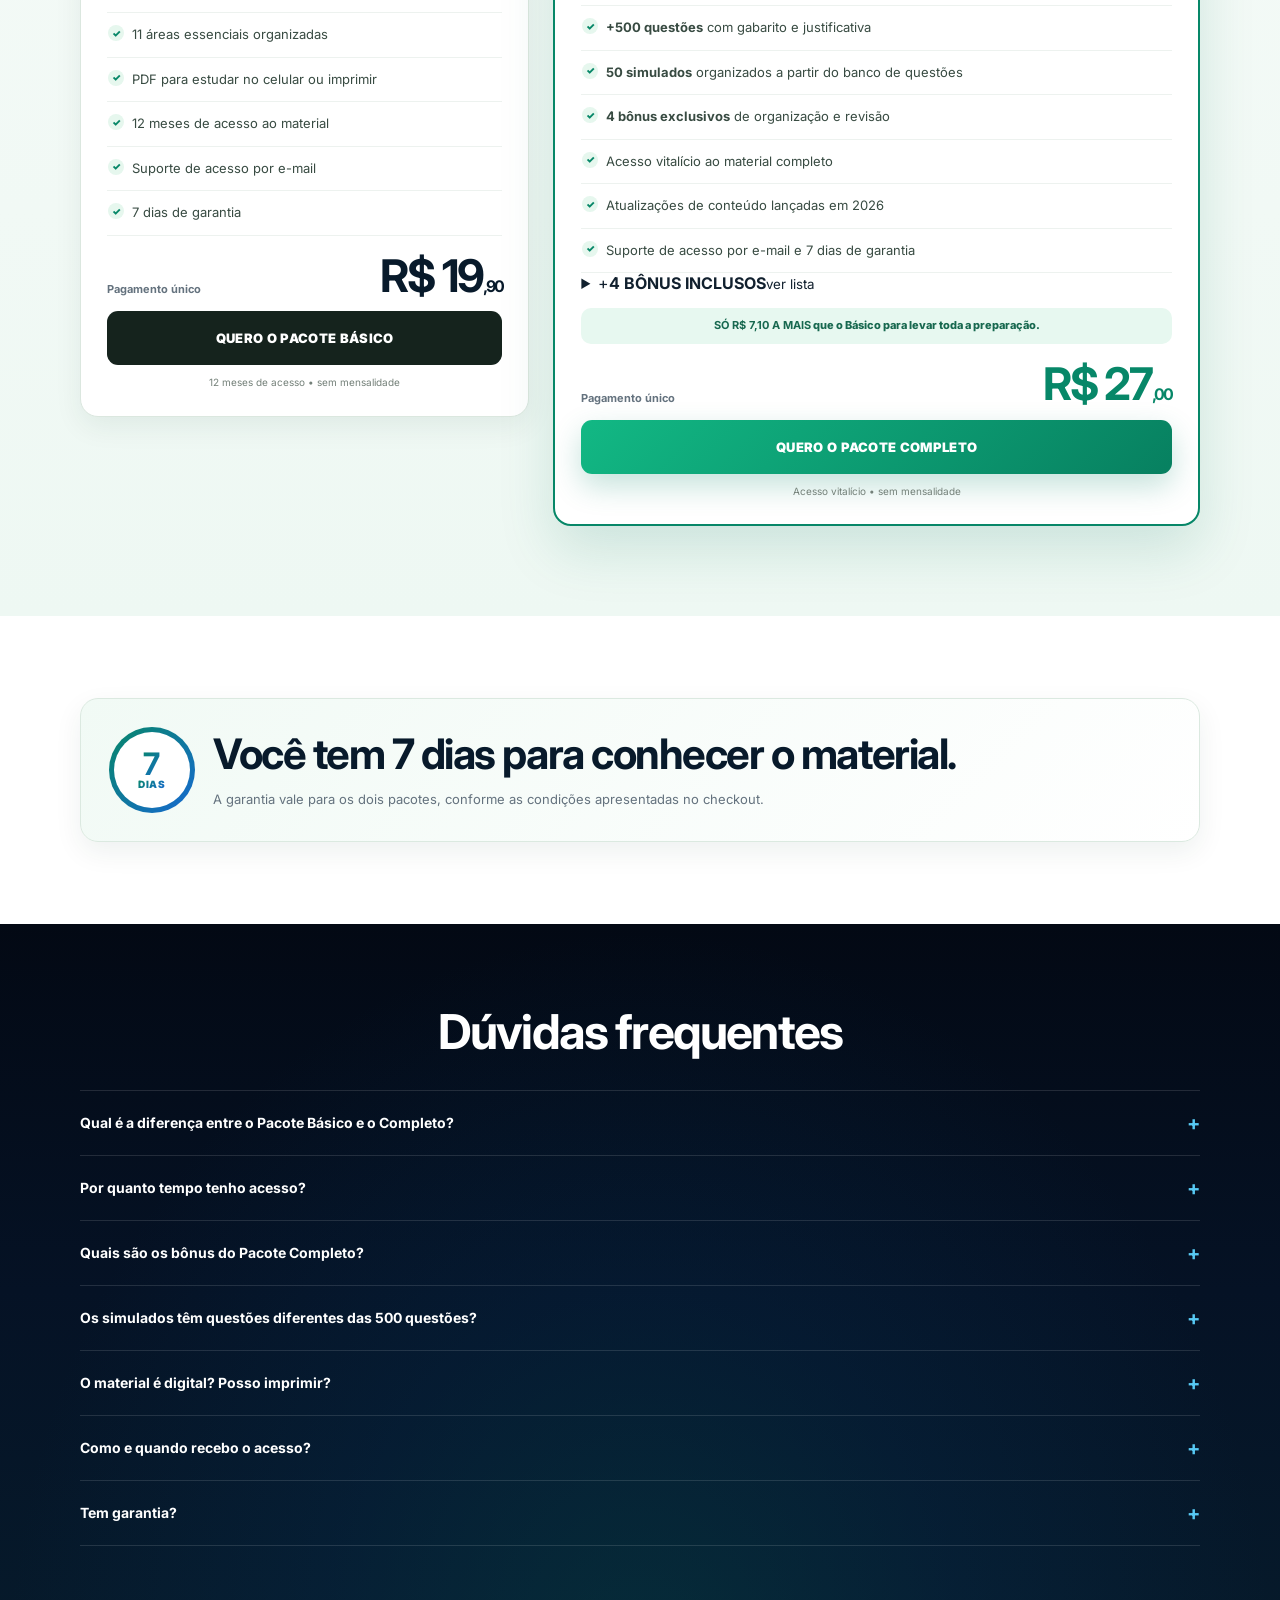
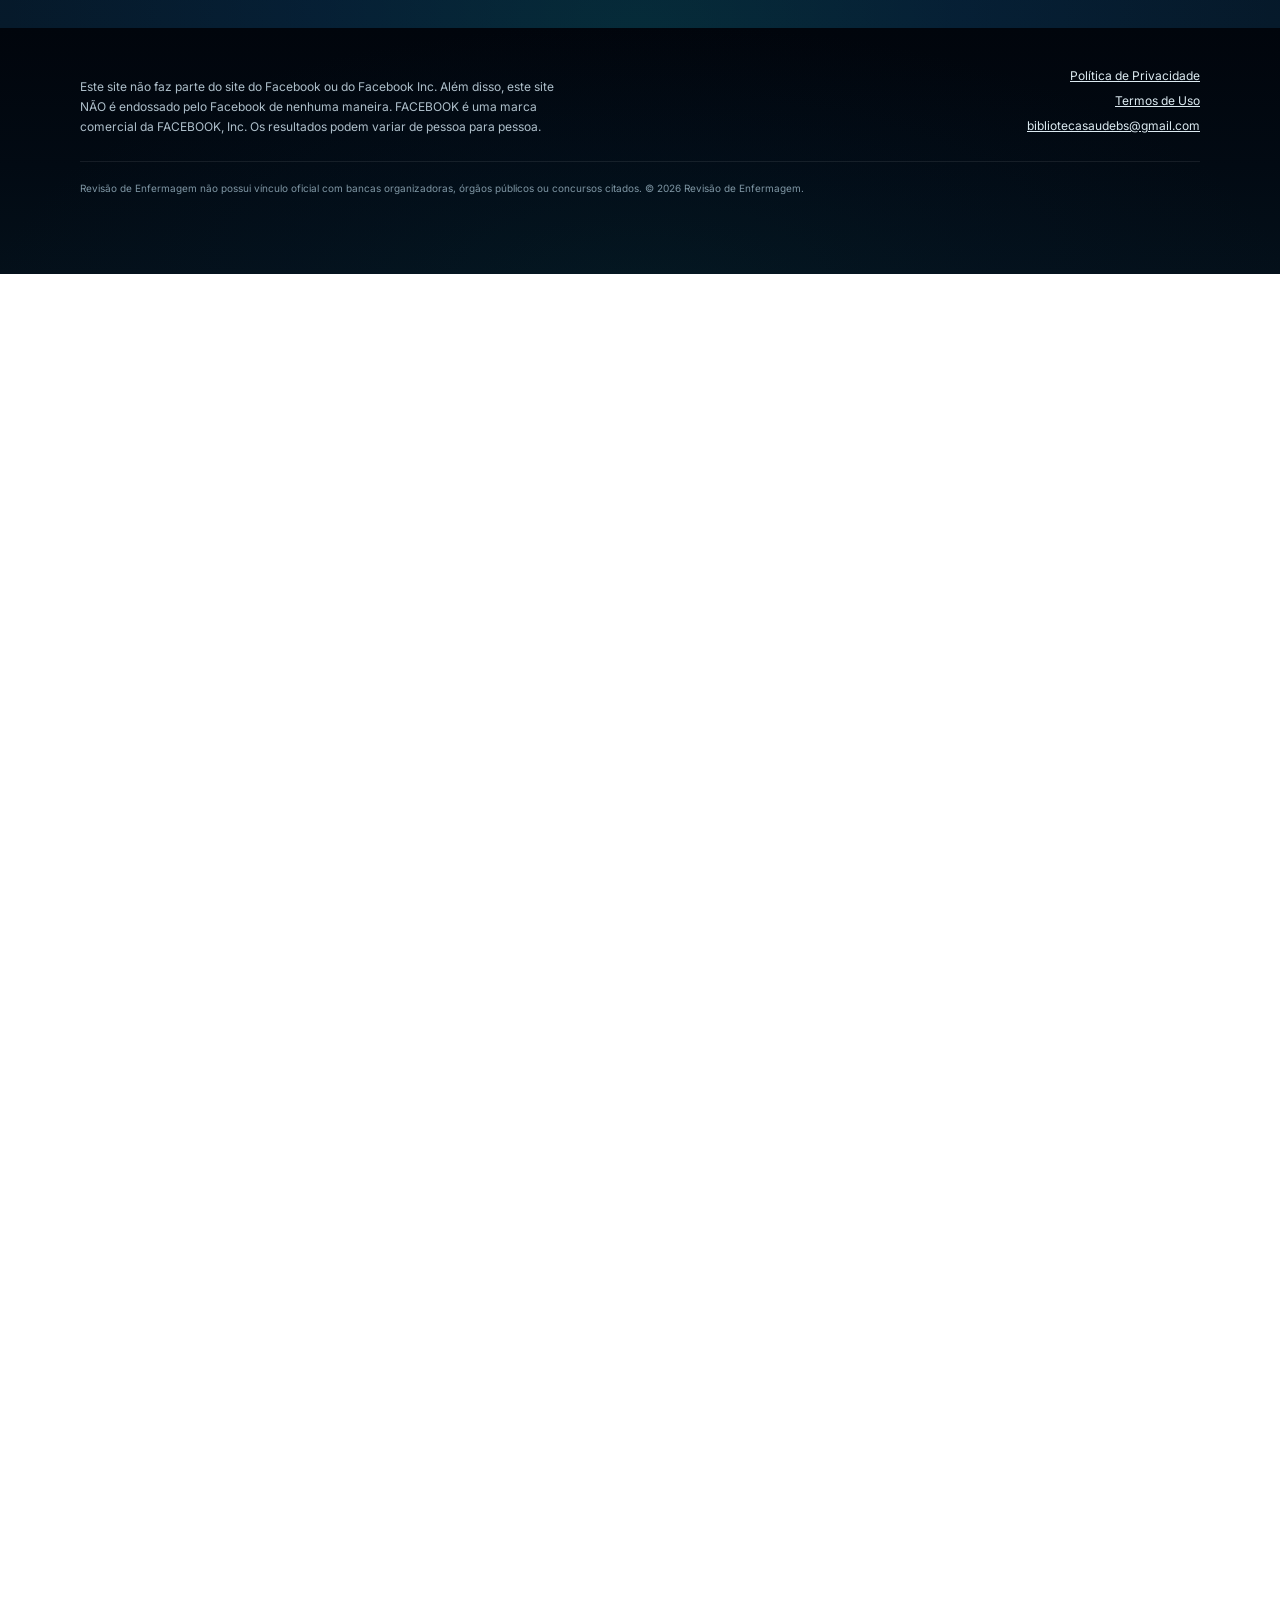
==== commit 52f219fa: "Finaliza oferta, bônus e mobile: legacy.html" ====
--- a/legacy.html
+++ b/legacy.html
@@ -1,327 +1,14 @@
 <!doctype html>
 <html lang="pt-BR">
 <head>
-  <meta charset="utf-8">
-  <meta name="viewport" content="width=device-width, initial-scale=1">
-  <meta name="theme-color" content="#006b58">
-  <meta name="description" content="Enfermagem na Prova — Pack de revisão para concursos de Enfermagem 2026 com mapas mentais, questões, simulados, flashcards e guias rápidos.">
-  <title>Enfermagem na Prova | Pack Concursos 2026</title>
-  <link rel="preconnect" href="https://fonts.googleapis.com">
-  <link rel="preconnect" href="https://fonts.gstatic.com" crossorigin>
-  <link href="https://fonts.googleapis.com/css2?family=Kaushan+Script&family=Poppins:wght@400;500;600;700;800;900&display=swap" rel="stylesheet">
-  <style>
-    :root{
-      --navy:#062f5c;
-      --navy-2:#0b4f87;
-      --cyan:#10bfd0;
-      --cyan-soft:#e8fbfd;
-      --green:#00725d;
-      --green-dark:#00584b;
-      --green-deep:#064d46;
-      --cta:#11b86d;
-      --cta-dark:#079c5a;
-      --orange:#ff8a1f;
-      --orange-soft:#fff2e6;
-      --red:#e6534b;
-      --ink:#13283a;
-      --muted:#637383;
-      --bg:#f5f8fa;
-      --line:#dfe8ed;
-      --white:#fff;
-      --shadow:0 14px 38px rgba(20,54,70,.10);
-    }
-    *{box-sizing:border-box}
-    html{scroll-behavior:smooth}
-    body{margin:0;font-family:Poppins,system-ui,-apple-system,"Segoe UI",sans-serif;color:var(--ink);background:#fff;-webkit-font-smoothing:antialiased}
-    a{text-decoration:none;color:inherit}
-    button,a{-webkit-tap-highlight-color:transparent}
-    img,svg{max-width:100%}
-    .container{width:min(1040px,calc(100% - 34px));margin:0 auto}
-    .topline{height:8px;background:#071d35}
-    .notice{background:#081f38;color:#fff;text-align:center;padding:8px 14px;font-size:11px;font-weight:700;letter-spacing:.01em}
-    .notice b{color:#7ce5d6}.notice .hot{color:#ffb36b}
-
-    /* logo */
-    .logo{display:flex;justify-content:center;align-items:center;gap:10px;margin:0 auto 18px;width:max-content;max-width:100%}
-    .logo-icon{width:67px;height:58px;flex:0 0 auto}
-    .logo-copy{line-height:.86;text-align:left}
-    .logo-copy strong{display:block;font-size:27px;letter-spacing:-1.5px;font-weight:900;background:linear-gradient(#062f5c,#0b4f87);-webkit-background-clip:text;background-clip:text;color:transparent}
-    .logo-copy span{display:block;margin-top:7px;font-family:"Kaushan Script",cursive;font-size:29px;font-weight:400;background:linear-gradient(#26d7e4,#04aabe);-webkit-background-clip:text;background-clip:text;color:transparent}
-
-    /* shared */
-    section{padding:66px 0}
-    .white{background:#fff}.soft{background:#f5f8fa}.green{background:var(--green);color:#fff}.green-dark{background:var(--green-deep);color:#fff}
-    .kicker{font-size:10px;text-transform:uppercase;letter-spacing:.12em;font-weight:800;color:var(--orange);margin-bottom:8px;text-align:center}
-    .title{max-width:830px;margin:0 auto;text-align:center;font-size:clamp(25px,4vw,42px);line-height:1.08;letter-spacing:-1.7px;font-weight:900;color:#10283c}
-    .green .title,.green-dark .title{color:#fff}
-    .title .green-text{color:var(--green)}.title .cyan{color:var(--cyan)}.title .orange{color:var(--orange)}
-    .desc{max-width:690px;margin:12px auto 0;text-align:center;color:var(--muted);font-size:13px;line-height:1.65}
-    .green .desc,.green-dark .desc{color:#d5ece6}
-    .btn{display:inline-flex;align-items:center;justify-content:center;gap:8px;min-height:49px;padding:13px 22px;border-radius:7px;background:linear-gradient(#15bf73,#08a75f);color:#fff;font-size:12px;font-weight:800;box-shadow:0 8px 20px rgba(7,160,91,.24);transition:.16s ease}
-    .btn:hover{transform:translateY(-1px);filter:brightness(1.02)}
-    .btn-row{text-align:center;margin-top:22px}
-    .micro{text-align:center;margin-top:8px;font-size:9px;color:#82909b;font-weight:600}
-    .green .micro,.green-dark .micro{color:#b9d8d1}
-
-    /* hero */
-    .hero{padding:25px 0 58px;background:#fff;text-align:center}
-    .hero .container{max-width:900px}
-    .hero-badge{display:inline-block;margin-bottom:10px;padding:5px 10px;background:#edf9f6;border:1px solid #cdeae3;border-radius:999px;color:var(--green);font-size:9px;font-weight:800;text-transform:uppercase;letter-spacing:.09em}
-    .hero h1{margin:0 auto;max-width:790px;font-size:clamp(30px,5.3vw,55px);line-height:1.02;letter-spacing:-2.3px;font-weight:900;color:#13283a}
-    .hero h1 .g{color:var(--green)}.hero h1 .c{color:var(--cyan)}
-    .hero p{max-width:670px;margin:13px auto 0;color:#61717e;font-size:12.5px;line-height:1.65}
-    .hero p b{color:#233e50}
-    .hero-tags{display:flex;justify-content:center;gap:7px;flex-wrap:wrap;margin-top:13px}
-    .hero-tags span{font-size:9px;font-weight:700;color:#366070;background:#f5fafb;border:1px solid #dce9ed;border-radius:5px;padding:6px 8px}
-
-    /* Pinterest-like pack preview */
-    .pack-stage{position:relative;width:min(590px,94vw);height:400px;margin:32px auto 0;display:flex;align-items:center;justify-content:center}
-    .paper{position:relative;width:435px;height:345px;border-radius:12px;background:#f8f5ed;border:8px solid #eef0ec;box-shadow:0 15px 36px rgba(39,71,77,.16);overflow:hidden;transform:rotate(-.6deg)}
-    .paper:before{content:"";position:absolute;inset:0;background:repeating-linear-gradient(0deg,transparent 0 26px,rgba(92,137,156,.13) 27px 28px);opacity:.72}
-    .paper-title{position:absolute;left:50%;top:18px;transform:translateX(-50%);font-family:"Kaushan Script",cursive;color:#345d66;font-size:27px;white-space:nowrap}
-    .mini-note{position:absolute;width:128px;min-height:91px;padding:10px 9px 7px;background:#fffdf5;border:1px solid #dad8c8;box-shadow:0 4px 12px rgba(65,75,69,.10);font-size:8px;line-height:1.35;color:#52636b;text-align:left}
-    .mini-note b{display:block;margin-bottom:4px;font-family:"Kaushan Script",cursive;font-size:13px;color:#244d58}
-    .mini-note i{font-style:normal;color:#df6f45}.mini-note .under{display:inline;background:linear-gradient(transparent 56%,#bdece7 56%)}
-    .n1{left:20px;top:70px;transform:rotate(-3deg)}.n2{left:153px;top:70px;transform:rotate(2deg)}.n3{right:19px;top:70px;transform:rotate(-1deg)}
-    .n4{left:28px;bottom:32px;transform:rotate(2deg)}.n5{left:157px;bottom:29px;transform:rotate(-2deg)}.n6{right:23px;bottom:31px;transform:rotate(3deg)}
-    .tape{position:absolute;width:44px;height:13px;background:rgba(255,184,82,.58);top:-7px;left:42px;transform:rotate(-2deg)}
-    .pulse-line{position:absolute;left:50%;bottom:6px;transform:translateX(-50%);width:290px;height:26px;opacity:.28}
-    .float-card{position:absolute;padding:8px 10px;border-radius:7px;background:#fff;box-shadow:0 8px 20px rgba(37,69,78,.16);font-size:9px;font-weight:700;color:#49626d}
-    .float-card.left{left:0;top:88px;transform:rotate(-7deg)}.float-card.right{right:0;bottom:73px;transform:rotate(5deg)}
-    .float-card b{color:var(--green)}
-
-    /* video */
-    .inside .container{max-width:840px;text-align:center}
-    .inside-label{display:inline-block;margin-bottom:9px;padding:5px 9px;border-radius:4px;background:rgba(255,255,255,.10);font-size:9px;font-weight:800;letter-spacing:.08em;text-transform:uppercase;color:#d9f6ef}
-    .video-shell{width:min(265px,72vw);aspect-ratio:9/16;margin:26px auto 15px;border-radius:13px;border:6px solid #eef8f5;background:linear-gradient(150deg,#082c53,#08786e);box-shadow:0 18px 35px rgba(0,34,31,.30);position:relative;overflow:hidden}
-    .video-shell:before{content:"";position:absolute;inset:0;background:radial-gradient(circle at 20% 15%,rgba(16,191,208,.28),transparent 28%),radial-gradient(circle at 80% 76%,rgba(255,138,31,.18),transparent 30%)}
-    .video-content{position:absolute;inset:0;display:flex;align-items:center;justify-content:center;flex-direction:column;padding:25px;color:#fff}
-    .play{width:62px;height:62px;border-radius:50%;background:#fff;display:grid;place-items:center;box-shadow:0 10px 25px rgba(0,0,0,.18);margin-bottom:13px}
-    .play:after{content:"";margin-left:5px;border-top:11px solid transparent;border-bottom:11px solid transparent;border-left:18px solid var(--orange)}
-    .video-content strong{font-size:16px;line-height:1.2}.video-content small{font-size:9px;line-height:1.5;margin-top:7px;color:#cceae4}
-    .thumbs{display:flex;justify-content:center;gap:7px;margin-top:10px}
-    .thumb{width:50px;height:38px;border:2px solid rgba(255,255,255,.5);border-radius:3px;background:#f5f1df;position:relative;overflow:hidden}
-    .thumb:before,.thumb:after{content:"";position:absolute;left:7px;right:7px;height:3px;border-radius:2px;background:#89d8d0}.thumb:before{top:10px}.thumb:after{top:18px;background:#f2a767}
-
-    /* content cards */
-    .materials{display:grid;grid-template-columns:repeat(3,1fr);gap:18px;margin-top:36px}
-    .material{background:#fff;border:1px solid #dde7eb;border-radius:9px;overflow:hidden;box-shadow:0 8px 24px rgba(28,64,77,.07);text-align:left}
-    .mock{height:150px;background:#f4f7f8;padding:14px;position:relative;overflow:hidden}
-    .mock:after{content:"";position:absolute;left:0;right:0;top:0;height:4px;background:var(--cyan)}
-    .material:nth-child(2) .mock:after,.material:nth-child(5) .mock:after{background:var(--orange)}
-    .material:nth-child(3) .mock:after,.material:nth-child(6) .mock:after{background:var(--cta)}
-    .sheet{height:100%;background:#fff;border-radius:5px;border:1px solid #e1e8eb;padding:10px;box-shadow:0 4px 10px rgba(30,61,70,.06)}
-    .sheet .h{height:8px;width:65%;border-radius:4px;background:#24465b;margin-bottom:9px}.sheet .hl{display:inline-block;font-family:"Kaushan Script";font-size:14px;color:#267879;margin-bottom:5px}
-    .sheet .line{height:4px;border-radius:3px;background:#d4e0e5;margin:6px 0}.sheet .line.teal{background:#97dfda;width:74%}.sheet .line.orange{background:#ffc48c;width:58%}
-    .material-body{padding:14px 15px 16px}.material-body h3{margin:0;font-size:13px;line-height:1.25;color:#173348}.material-body p{margin:6px 0 0;font-size:9.5px;line-height:1.55;color:#71808c}.material-body .tag{display:inline-block;margin-top:10px;padding:4px 7px;border-radius:4px;background:#e9f8f4;color:#078260;font-size:8px;font-weight:800}
-
-    .guide-strip{display:grid;grid-template-columns:repeat(4,1fr);gap:10px;margin-top:18px}
-    .guide{padding:13px 10px;border-radius:7px;background:#eef8f6;border:1px solid #d4ebe6;text-align:center;font-size:9px;font-weight:700;color:#35645c}.guide b{display:block;font-size:11px;color:#086b59;margin-bottom:4px}
-
-    /* pain */
-    .painbox{max-width:790px;margin:0 auto;text-align:center}.painbox .quote{max-width:690px;margin:22px auto 0;padding:14px 19px;background:rgba(3,51,46,.48);border-radius:8px;color:#e8f7f3;font-size:10.5px;line-height:1.65;border:1px solid rgba(255,255,255,.08)}
-
-    /* bonus grid */
-    .bonus-area{display:grid;grid-template-columns:250px 1fr;gap:26px;align-items:center;margin-top:35px}
-    .bonus-copy h3{margin:0;font-size:28px;line-height:1.08;letter-spacing:-1px}.bonus-copy h3 span{color:var(--green)}.bonus-copy p{font-size:10.5px;line-height:1.65;color:#667985}.bonus-boxes{display:grid;grid-template-columns:1fr 1fr;gap:13px}
-    .bonus{position:relative;background:#fff;border:1px solid #dfe7ea;border-radius:8px;padding:13px 13px 14px;min-height:150px;box-shadow:0 7px 22px rgba(25,61,73,.06)}
-    .bonus .ribbon{position:absolute;right:8px;top:-8px;background:var(--orange);color:#fff;font-size:7px;font-weight:800;padding:4px 6px;border-radius:3px;text-transform:uppercase}.bonus-icon{height:62px;border-radius:5px;background:#f4f8f9;border:1px solid #e1e9ec;display:flex;align-items:center;justify-content:center;color:var(--green);font-size:27px}.bonus h4{font-size:11px;margin:10px 0 0}.bonus p{font-size:8.5px;line-height:1.45;color:#75818b;margin:5px 0 0}
-
-    /* offer */
-    .offer-wrap{max-width:560px;margin:0 auto;text-align:center}.offer-card{background:#fff;color:var(--ink);border-radius:10px;padding:22px 24px 24px;box-shadow:0 18px 42px rgba(0,31,29,.25);text-align:left}.offer-head{text-align:center}.offer-head .small{font-size:9px;font-weight:800;color:var(--orange);text-transform:uppercase;letter-spacing:.09em}.offer-head h2{margin:6px 0 0;font-size:27px;letter-spacing:-1px;color:#153248}.offer-list{padding:0;margin:20px 0 18px;list-style:none;display:grid;gap:8px}.offer-list li{position:relative;padding-left:23px;font-size:10px;line-height:1.45;color:#4e626f;font-weight:600}.offer-list li:before{content:"✓";position:absolute;left:0;top:-1px;width:16px;height:16px;border-radius:50%;background:#e2f6ec;color:#0a9e5f;display:grid;place-items:center;font-size:9px;font-weight:900}.price-block{text-align:center;border-top:1px solid #e4eaed;padding-top:17px}.old{font-size:10px;color:#87939c}.old s{color:#a0a8ad}.price{margin-top:2px;color:#132e42;font-weight:900;line-height:1}.price .currency{font-size:17px}.price .big{font-size:50px;letter-spacing:-3px}.price .cents{font-size:22px}.pay{font-size:8.5px;color:#7f8b94;margin-top:4px}.offer-card .btn{display:flex;width:100%;margin-top:15px}.secure{display:flex;justify-content:center;gap:13px;flex-wrap:wrap;margin-top:10px;font-size:8px;color:#78868e;font-weight:600}
-
-    /* guarantee + faq */
-    .guarantee{max-width:820px;margin:0 auto;padding:26px;border:1px solid #dfe9ec;border-radius:10px;background:#fff;box-shadow:0 7px 25px rgba(31,64,75,.05);text-align:center}.seal{width:62px;height:62px;margin:0 auto 12px;border-radius:50%;background:var(--orange-soft);border:2px solid #ffb975;display:grid;place-items:center;color:#d96a0a;font-size:27px}.guarantee h3{margin:0;font-size:19px}.guarantee p{max-width:650px;margin:8px auto 0;color:#6d7b84;font-size:10px;line-height:1.6}
-    .faq{max-width:800px;margin:28px auto 0}.faq details{background:#fff;border:1px solid #dfe8ec;border-radius:7px;margin:8px 0;overflow:hidden}.faq summary{cursor:pointer;list-style:none;padding:13px 38px 13px 15px;font-size:10px;font-weight:700;color:#2b4353;position:relative}.faq summary::-webkit-details-marker{display:none}.faq summary:after{content:"+";position:absolute;right:14px;top:8px;font-size:20px;color:var(--green)}.faq details[open] summary:after{content:"−"}.faq details p{margin:0;padding:0 15px 14px;color:#6f7f89;font-size:9.5px;line-height:1.6}
-
-    footer{background:#071d35;color:#9fb3c1;padding:28px 0;text-align:center;font-size:8.5px;line-height:1.7}footer .footer-logo{font-size:12px;font-weight:800;color:#fff;margin-bottom:6px}footer a{color:#c0d1dc;text-decoration:underline;margin:0 5px}
-
-    @media(max-width:850px){
-      section{padding:52px 0}.materials{grid-template-columns:repeat(2,1fr)}.guide-strip{grid-template-columns:repeat(2,1fr)}.bonus-area{grid-template-columns:1fr}.bonus-copy{text-align:center;max-width:600px;margin:0 auto}.bonus-copy p{max-width:540px;margin:9px auto 0}
-    }
-    @media(max-width:560px){
-      .container{width:min(100% - 28px,1040px)}.notice{font-size:9px}.logo{transform:scale(.88);margin-bottom:12px}.hero{padding-top:18px}.hero h1{font-size:33px;letter-spacing:-1.45px}.hero p{font-size:10.5px}.pack-stage{height:330px;margin-top:22px}.paper{width:332px;height:270px;border-width:6px}.paper-title{font-size:21px;top:13px}.mini-note{width:98px;min-height:74px;padding:7px;font-size:6.2px}.mini-note b{font-size:10px}.n1{left:13px;top:53px}.n2{left:116px;top:54px}.n3{right:12px;top:53px}.n4{left:17px;bottom:26px}.n5{left:117px;bottom:24px}.n6{right:14px;bottom:25px}.tape{width:34px;height:9px;top:-5px;left:32px}.float-card{display:none}.pulse-line{width:215px}.title{font-size:27px;letter-spacing:-1.1px}.desc{font-size:10.5px}.materials{grid-template-columns:1fr;gap:13px}.mock{height:175px}.guide-strip{grid-template-columns:1fr 1fr}.bonus-boxes{grid-template-columns:1fr}.bonus{min-height:auto}.offer-card{padding:20px 17px}.green,.green-dark{background-position:center}.video-shell{width:235px}
-    }
-  </style>
+  <meta charset="utf-8" />
+  <meta name="viewport" content="width=device-width,initial-scale=1" />
+  <meta name="robots" content="noindex,follow" />
+  <link rel="canonical" href="https://revisaoenfermagem.shop/" />
+  <meta http-equiv="refresh" content="0;url=/" />
+  <title>Revisão de Enfermagem</title>
 </head>
 <body>
-  <div class="topline"></div>
-  <div class="notice">PACK ENFERMAGEM PARA CONCURSOS 2026 • <b>EDIÇÃO ATUALIZADA</b> • <span class="hot" id="deadline">RETA FINAL SES-TO</span></div>
-
-  <main>
-    <section class="hero" id="top">
-      <div class="container">
-        <div class="logo" aria-label="Enfermagem na Prova">
-          <svg class="logo-icon" viewBox="0 0 100 86" aria-hidden="true">
-            <defs>
-              <linearGradient id="lg1" x1="0" x2="0" y1="0" y2="1"><stop stop-color="#073d76"/><stop offset="1" stop-color="#052a54"/></linearGradient>
-              <linearGradient id="lg2" x1="0" x2="0" y1="0" y2="1"><stop stop-color="#25d5e2"/><stop offset="1" stop-color="#04aabe"/></linearGradient>
-            </defs>
-            <path d="M21 14 68 20c6 .7 9 4 9 10v38c0 5-4 8-9 7l-47-6c-6-.8-9-4-9-10V22c0-6 4-9 9-8Z" fill="url(#lg1)"/>
-            <path d="M6 27v35c0 7 5 12 12 13l45 5" fill="none" stroke="url(#lg2)" stroke-width="7" stroke-linecap="round"/>
-            <path d="M27 34h29M27 44h22M27 54h14" stroke="#14c7d6" stroke-width="5" stroke-linecap="round"/>
-            <path d="m47 59 8 8 17-22" fill="none" stroke="#ff8a1f" stroke-width="8" stroke-linecap="round" stroke-linejoin="round"/>
-            <path d="M7 70h17l7-10 8 21 7-14 5 5h39" fill="none" stroke="url(#lg2)" stroke-width="4" stroke-linecap="round" stroke-linejoin="round"/>
-          </svg>
-          <div class="logo-copy"><strong>Enfermagem</strong><span>na Prova</span></div>
-        </div>
-
-        <div class="hero-badge">Revisão prática para concursos</div>
-        <h1>O Pack que faltava para você <span class="g">revisar Enfermagem</span> e chegar mais preparado <span class="c">na prova.</span></h1>
-        <p>Resumos visuais, questões, simulados e materiais de revisão reunidos em um único lugar. Conteúdo pensado para <b>concursos e processos seletivos de Enfermagem em 2026</b>.</p>
-        <div class="hero-tags"><span>150+ Mapas Mentais</span><span>500 Questões</span><span>300 Flashcards</span><span>5 Simulados</span></div>
-
-        <div class="pack-stage" aria-label="Prévia ilustrativa do material">
-          <div class="float-card left"><b>SUS</b><br>Leis 8.080 e 8.142</div>
-          <div class="paper">
-            <div class="paper-title">Meu resumão de Enfermagem</div>
-            <div class="mini-note n1"><span class="tape"></span><b>SUS</b><span class="under">Princípios e diretrizes</span><br>Universalidade • Integralidade • Equidade</div>
-            <div class="mini-note n2"><span class="tape"></span><b>Imunização</b>Rede de frio<br><i>Conservação</i><br>PNI e pontos de prova</div>
-            <div class="mini-note n3"><span class="tape"></span><b>Urgência</b>PCR • choque<br>avaliação inicial<br><span class="under">prioridades</span></div>
-            <div class="mini-note n4"><span class="tape"></span><b>Medicamentos</b>Cálculos<br>diluições<br>vias de administração</div>
-            <div class="mini-note n5"><span class="tape"></span><b>Biossegurança</b>Precauções<br>IRAS • CME<br><i>esterilização</i></div>
-            <div class="mini-note n6"><span class="tape"></span><b>Ética</b>Sigilo<br>responsabilidades<br>legislação profissional</div>
-            <svg class="pulse-line" viewBox="0 0 300 30"><path d="M2 17h68l9-10 12 20 13-26 12 16h28l9-8 12 16 8-8h125" fill="none" stroke="#059e9e" stroke-width="3" stroke-linecap="round" stroke-linejoin="round"/></svg>
-          </div>
-          <div class="float-card right"><b>+500</b><br>questões para praticar</div>
-        </div>
-
-        <div class="btn-row"><a class="btn" href="#oferta">QUERO CONHECER O PACK COMPLETO ↓</a></div>
-        <div class="micro">Material digital • acesso após a confirmação do pagamento</div>
-      </div>
-    </section>
-
-    <section class="green inside">
-      <div class="container">
-        <span class="inside-label">Veja por dentro</span>
-        <h2 class="title">Antes de comprar, veja exatamente como o <span class="orange">Pack funciona.</span></h2>
-        <p class="desc">Este espaço está reservado para o seu vídeo vertical 9:16 apresentando o material, a proposta da revisão e tudo o que será entregue.</p>
-        <div class="video-shell">
-          <div class="video-content"><div class="play"></div><strong>VÍDEO DO PACK<br>9:16</strong><small>Aqui entra sua VSL / demonstração do material.</small></div>
-        </div>
-        <div class="thumbs"><span class="thumb"></span><span class="thumb"></span><span class="thumb"></span><span class="thumb"></span><span class="thumb"></span></div>
-        <div class="btn-row"><a class="btn" href="#oferta">SIM, QUERO REVISAR COM MAIS ORGANIZAÇÃO</a></div>
-      </div>
-    </section>
-
-    <section class="soft">
-      <div class="container">
-        <div class="kicker">Tudo dentro de um único pack</div>
-        <h2 class="title">Veja exatamente o que você vai receber no <span class="green-text">Enfermagem na Prova.</span></h2>
-        <p class="desc">Sem biblioteca bagunçada. Cada material tem uma função clara: revisar, praticar, testar e corrigir seus pontos fracos.</p>
-
-        <div class="materials">
-          <article class="material"><div class="mock"><div class="sheet"><div class="h"></div><span class="hl">Mapas Mentais</span><div class="line teal"></div><div class="line"></div><div class="line orange"></div><div class="line"></div><div class="line teal"></div></div></div><div class="material-body"><h3>150+ Mapas Mentais de Enfermagem</h3><p>SUS, fundamentos, ética, biossegurança, imunização, urgência, medicamentos e outros temas recorrentes.</p><span class="tag">REVISÃO VISUAL</span></div></article>
-          <article class="material"><div class="mock"><div class="sheet"><div class="h"></div><span class="hl">Questões</span><div class="line orange"></div><div class="line"></div><div class="line teal"></div><div class="line"></div><div class="line"></div></div></div><div class="material-body"><h3>500 Questões para Treinamento</h3><p>200 questões de Legislação do SUS comentadas + 300 questões de conhecimentos específicos com gabarito.</p><span class="tag">PRÁTICA DIRECIONADA</span></div></article>
-          <article class="material"><div class="mock"><div class="sheet"><div class="h"></div><span class="hl">Flashcards</span><div class="line teal"></div><div class="line teal"></div><div class="line"></div><div class="line orange"></div><div class="line"></div></div></div><div class="material-body"><h3>300 Flashcards de Revisão</h3><p>Cards curtos para revisar conceitos, fórmulas, definições e pontos importantes mesmo com poucos minutos disponíveis.</p><span class="tag">REVISÃO RÁPIDA</span></div></article>
-          <article class="material"><div class="mock"><div class="sheet"><div class="h"></div><span class="hl">Simulados</span><div class="line"></div><div class="line teal"></div><div class="line"></div><div class="line orange"></div><div class="line"></div></div></div><div class="material-body"><h3>5 Simulados Completos</h3><p>Treine ritmo de prova, confira o gabarito e identifique os assuntos que ainda precisam de reforço.</p><span class="tag">TESTE SEU NÍVEL</span></div></article>
-          <article class="material"><div class="mock"><div class="sheet"><div class="h"></div><span class="hl">Pegadinhas</span><div class="line orange"></div><div class="line"></div><div class="line orange"></div><div class="line teal"></div><div class="line"></div></div></div><div class="material-body"><h3>100 Pegadinhas de Prova</h3><p>Confusões e erros frequentes em questões de Enfermagem, organizados para uma revisão objetiva antes da prova.</p><span class="tag">EVITE ERROS BOBOS</span></div></article>
-          <article class="material"><div class="mock"><div class="sheet"><div class="h"></div><span class="hl">Cronograma</span><div class="line teal"></div><div class="line"></div><div class="line"></div><div class="line orange"></div><div class="line teal"></div></div></div><div class="material-body"><h3>Cronograma + Caderno de Erros</h3><p>Plano de revisão de 30 dias, reta final de 7 dias e espaço para registrar questões erradas e revisar novamente.</p><span class="tag">ORGANIZAÇÃO</span></div></article>
-        </div>
-
-        <div class="guide-strip">
-          <div class="guide"><b>SUS Descomplicado</b>Leis, princípios e diretrizes</div>
-          <div class="guide"><b>Cálculos sem Erro</b>Diluições e medicamentos</div>
-          <div class="guide"><b>Imunização</b>PNI e Rede de Frio</div>
-          <div class="guide"><b>Urgência</b>Revisão para provas</div>
-        </div>
-        <div class="btn-row"><a class="btn" href="#oferta">QUERO TER ACESSO A TODO O MATERIAL</a></div>
-      </div>
-    </section>
-
-    <section class="green">
-      <div class="container painbox">
-        <div class="kicker" style="color:#8be7d7">Revisão feita para caber na rotina</div>
-        <h2 class="title">A rotina de Enfermagem já é pesada. <br>Estudar não precisa virar mais um peso.</h2>
-        <p class="desc">Em vez de abrir dezenas de apostilas e tentar descobrir o que revisar, use materiais curtos para recuperar o conteúdo e parta para as questões.</p>
-        <div class="quote"><b>REVISE → RESOLVA → IDENTIFIQUE O ERRO → REVISE NOVAMENTE.</b><br>É essa lógica simples que organiza o Pack Enfermagem na Prova.</div>
-      </div>
-    </section>
-
-    <section class="white">
-      <div class="container">
-        <div class="kicker">Materiais extras</div>
-        <h2 class="title">Além do conteúdo principal, você ainda leva <span class="green-text">estes complementos.</span></h2>
-        <div class="bonus-area">
-          <div class="bonus-copy"><h3>Fechando seu Pack, <span>você recebe mais.</span></h3><p>Os extras foram pensados para pontos que costumam gerar dúvida e para deixar a revisão final mais organizada.</p></div>
-          <div class="bonus-boxes">
-            <article class="bonus"><span class="ribbon">Incluído</span><div class="bonus-icon">💊</div><h4>Guia de Cálculos e Medicamentos</h4><p>Regra de três, diluições, gotejamento, conversões e pontos essenciais para questões.</p></article>
-            <article class="bonus"><span class="ribbon">Incluído</span><div class="bonus-icon">🦠</div><h4>Biossegurança, IRAS e CME</h4><p>Precauções, limpeza, desinfecção, esterilização e controle de infecções.</p></article>
-            <article class="bonus"><span class="ribbon">Incluído</span><div class="bonus-icon">🩺</div><h4>100 Termos Técnicos</h4><p>Cards de consulta rápida com termos frequentes na prática e em questões.</p></article>
-            <article class="bonus"><span class="ribbon">Edição atual</span><div class="bonus-icon">🎯</div><h4>Reta Final SES-TO 2026 — FGV</h4><p>Checklist e direcionamento específico para a preparação da prova prevista para 01/11/2026.</p></article>
-          </div>
-        </div>
-      </div>
-    </section>
-
-    <section class="green-dark" id="oferta">
-      <div class="container offer-wrap">
-        <div class="kicker" style="color:#8ee7d9">Acesso ao pack completo</div>
-        <h2 class="title">Comece sua revisão com tudo organizado em um único lugar.</h2>
-        <p class="desc">Pagamento único. Material digital. Acesso após a confirmação da compra.</p>
-        <div class="offer-card" style="margin-top:26px">
-          <div class="offer-head"><span class="small">Pack completo 2026</span><h2>Enfermagem na Prova</h2></div>
-          <ul class="offer-list">
-            <li>150+ Mapas Mentais de Enfermagem</li>
-            <li>500 questões, incluindo 200 de SUS comentadas</li>
-            <li>300 Flashcards de revisão rápida</li>
-            <li>5 Simulados completos + caderno de erros</li>
-            <li>100 Pegadinhas + 100 Termos Técnicos</li>
-            <li>Guias de SUS, medicamentos, imunização, biossegurança e urgência</li>
-            <li>Cronograma 30 dias + Reta Final de 7 dias</li>
-            <li>Bônus atual SES-TO 2026 — FGV</li>
-          </ul>
-          <div class="price-block">
-            <div class="old">Acesso completo por apenas</div>
-            <div class="price"><span class="currency">R$</span><span class="big">19</span><span class="cents">,90</span></div>
-            <div class="pay">Pagamento único • sem mensalidade</div>
-            <a class="btn buy-btn" href="#">QUERO ACESSAR O PACK AGORA</a>
-            <div class="secure"><span>🔒 Compra segura</span><span>⚡ Acesso digital</span><span>📱 Estude onde quiser</span></div>
-          </div>
-        </div>
-      </div>
-    </section>
-
-    <section class="soft">
-      <div class="container">
-        <div class="guarantee"><div class="seal">✓</div><h3>Material digital organizado para revisão</h3><p>O Pack foi estruturado para concursos e processos seletivos de Enfermagem. Ele é um material independente e não possui vínculo oficial com bancas, órgãos públicos ou concursos citados.</p></div>
-
-        <div class="kicker" style="margin-top:42px">Dúvidas frequentes</div>
-        <h2 class="title" style="font-size:28px">Ainda ficou alguma dúvida?</h2>
-        <div class="faq">
-          <details><summary>O Pack serve somente para o SES-TO?</summary><p>Não. O conteúdo principal reúne temas recorrentes em concursos e processos seletivos de Enfermagem. A edição atual inclui um complemento específico de reta final para o SES-TO 2026.</p></details>
-          <details><summary>O material é para Enfermeiro ou Técnico em Enfermagem?</summary><p>O Pack reúne revisão de assuntos presentes em provas de Enfermagem. Como cada cargo e edital possuem conteúdos próprios, o candidato deve sempre comparar o material com o seu edital específico.</p></details>
-          <details><summary>Vou receber curso em vídeo?</summary><p>A proposta principal não é um curso longo. O produto é um Pack de revisão com mapas mentais, questões, simulados, flashcards, guias e materiais de apoio.</p></details>
-          <details><summary>As questões têm gabarito?</summary><p>Sim. O planejamento atual inclui 500 questões com gabarito, sendo um bloco de 200 questões de Legislação do SUS comentadas.</p></details>
-          <details><summary>Consigo estudar pelo celular?</summary><p>Sim. Os materiais digitais podem ser acessados pelo celular, além de computador ou tablet conforme o formato de cada arquivo.</p></details>
-          <details><summary>O Pack garante aprovação?</summary><p>Não. Nenhum material sério pode garantir aprovação em concurso. O objetivo é facilitar a revisão, o treino com questões e a organização do estudo.</p></details>
-          <details><summary>Quando recebo o acesso?</summary><p>O acesso é liberado após a confirmação do pagamento pela plataforma de checkout utilizada.</p></details>
-        </div>
-        <div class="btn-row"><a class="btn" href="#oferta">QUERO O PACK ENFERMAGEM NA PROVA</a></div>
-      </div>
-    </section>
-  </main>
-
-  <footer><div class="container"><div class="footer-logo">Enfermagem na Prova</div><div>Material independente de preparação e revisão para concursos de Enfermagem.</div><div><a href="privacidade.html">Política de Privacidade</a> · <a href="termos.html">Termos de Uso</a></div></div></footer>
-
-  <script>
-    const CHECKOUT_URL = "";
-    const prova = new Date("2026-11-01T00:00:00-03:00");
-    const deadline = document.getElementById("deadline");
-    const hoje = new Date();
-    const dias = Math.ceil((prova-hoje)/86400000);
-    if(deadline){
-      if(dias>1) deadline.textContent = `SES-TO: FALTAM ${dias} DIAS PARA A PROVA`;
-      else if(dias===1) deadline.textContent = "SES-TO: A PROVA É AMANHÃ";
-      else if(dias===0) deadline.textContent = "SES-TO: DIA DA PROVA";
-      else deadline.textContent = "PACK ATUALIZADO 2026";
-    }
-    document.querySelectorAll('.buy-btn').forEach(btn=>{
-      btn.addEventListener('click',e=>{
-        if(!CHECKOUT_URL){e.preventDefault();return;}
-        btn.href=CHECKOUT_URL;
-      });
-    });
-  </script>
+  <p>Esta versão foi atualizada. <a href="/">Acesse a página atual</a>.</p>
 </body>
-</html>+</html>
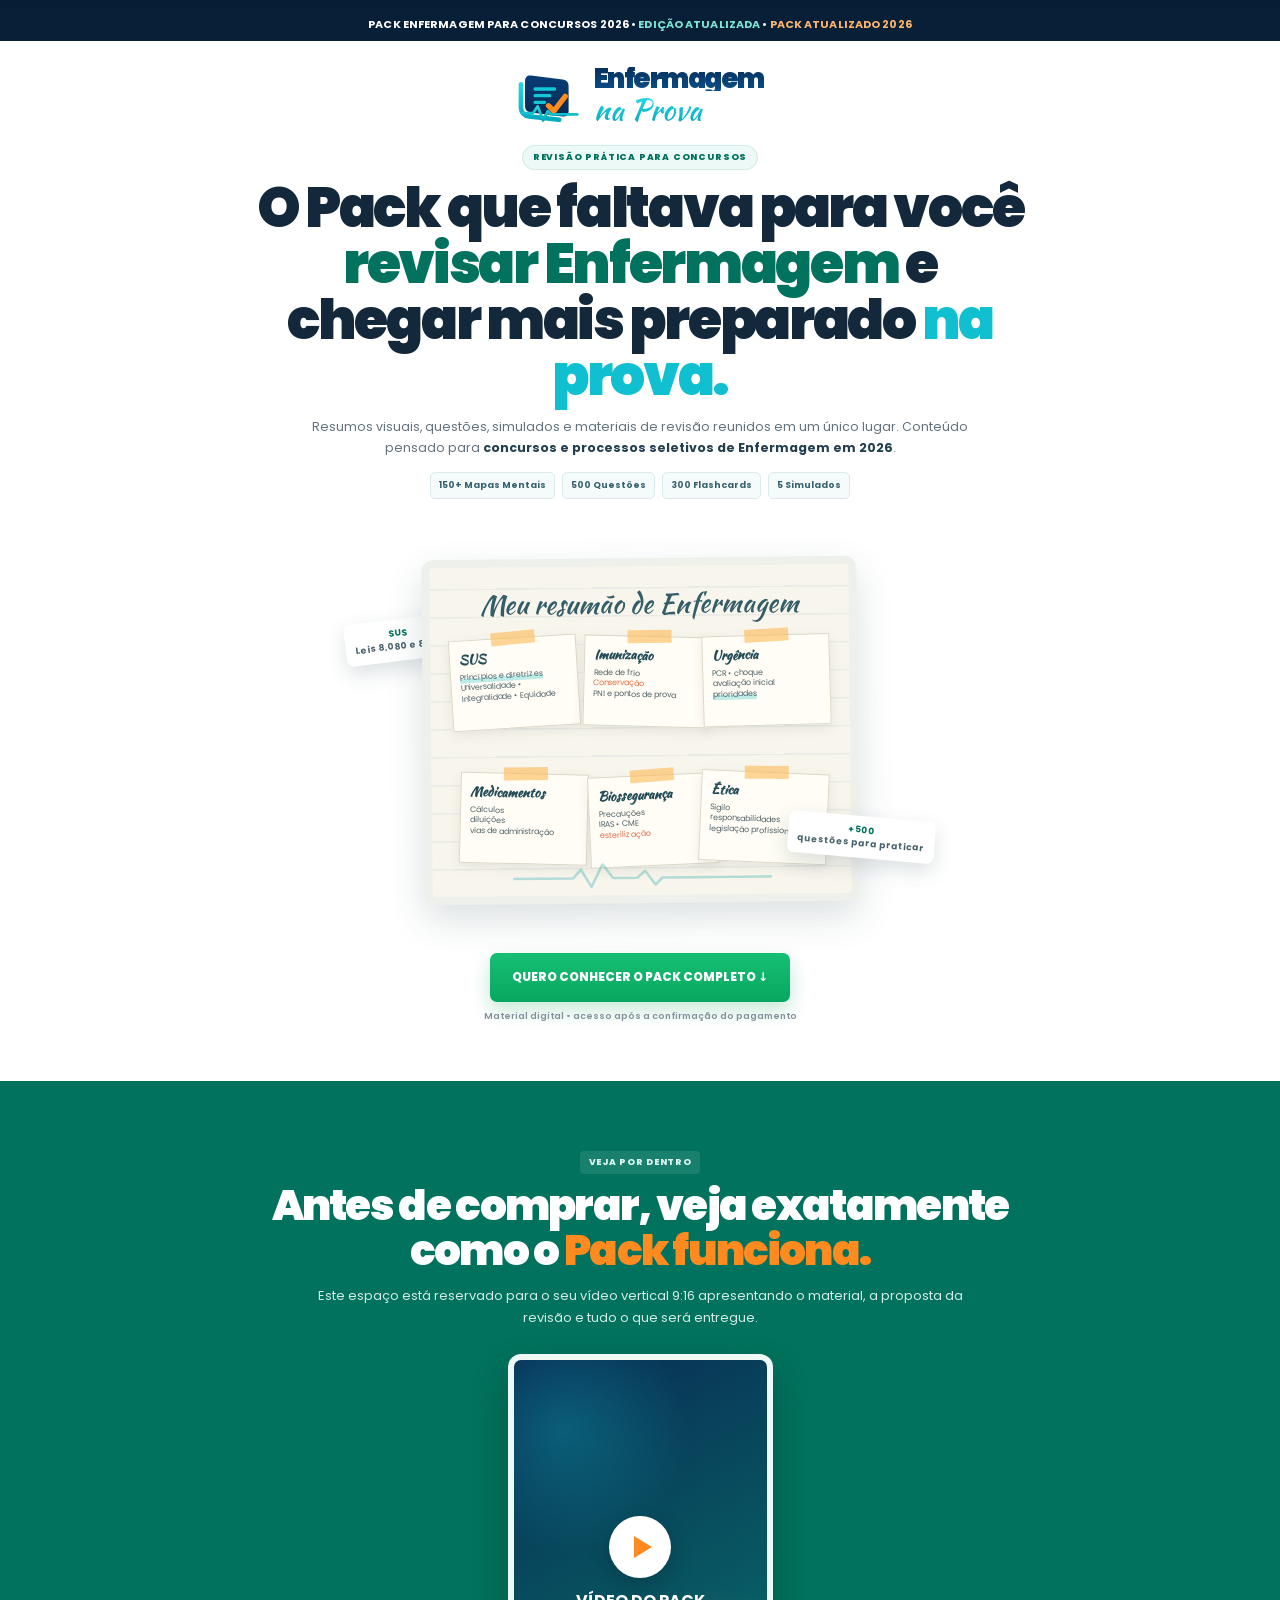
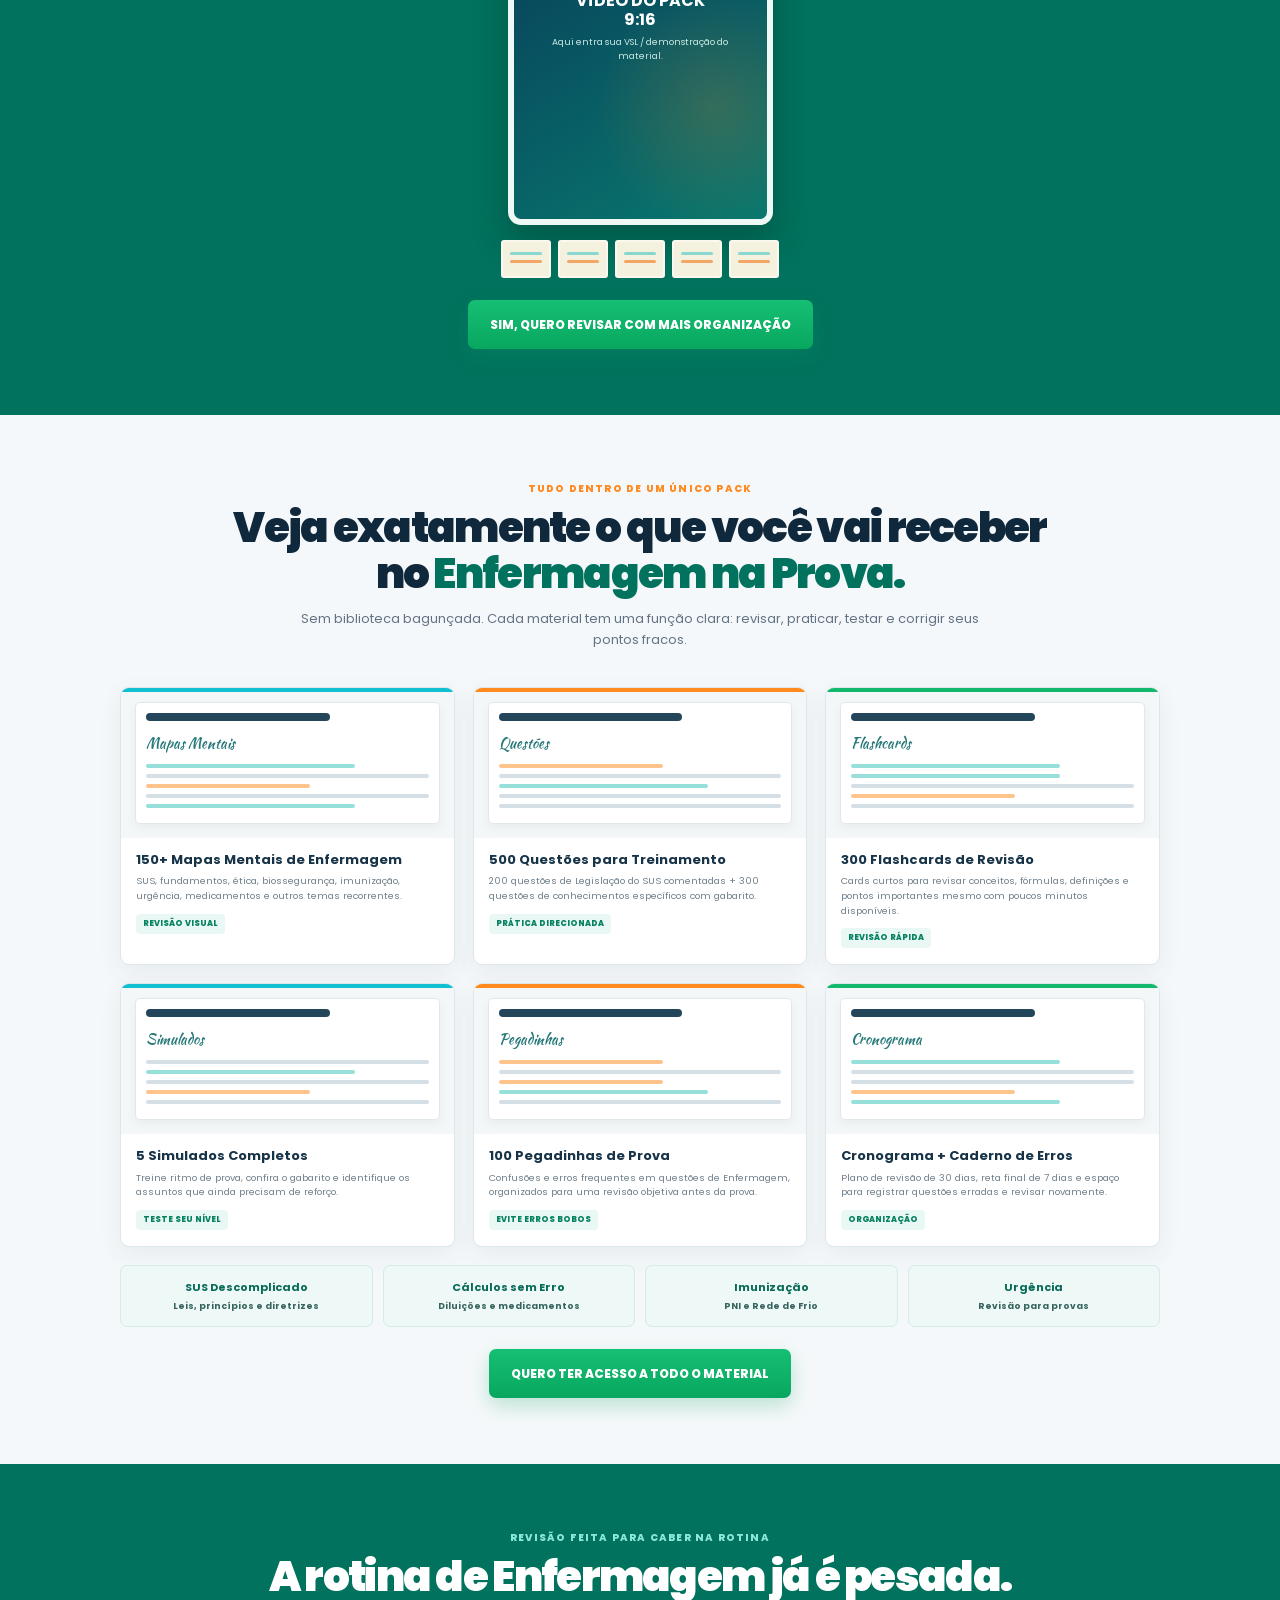
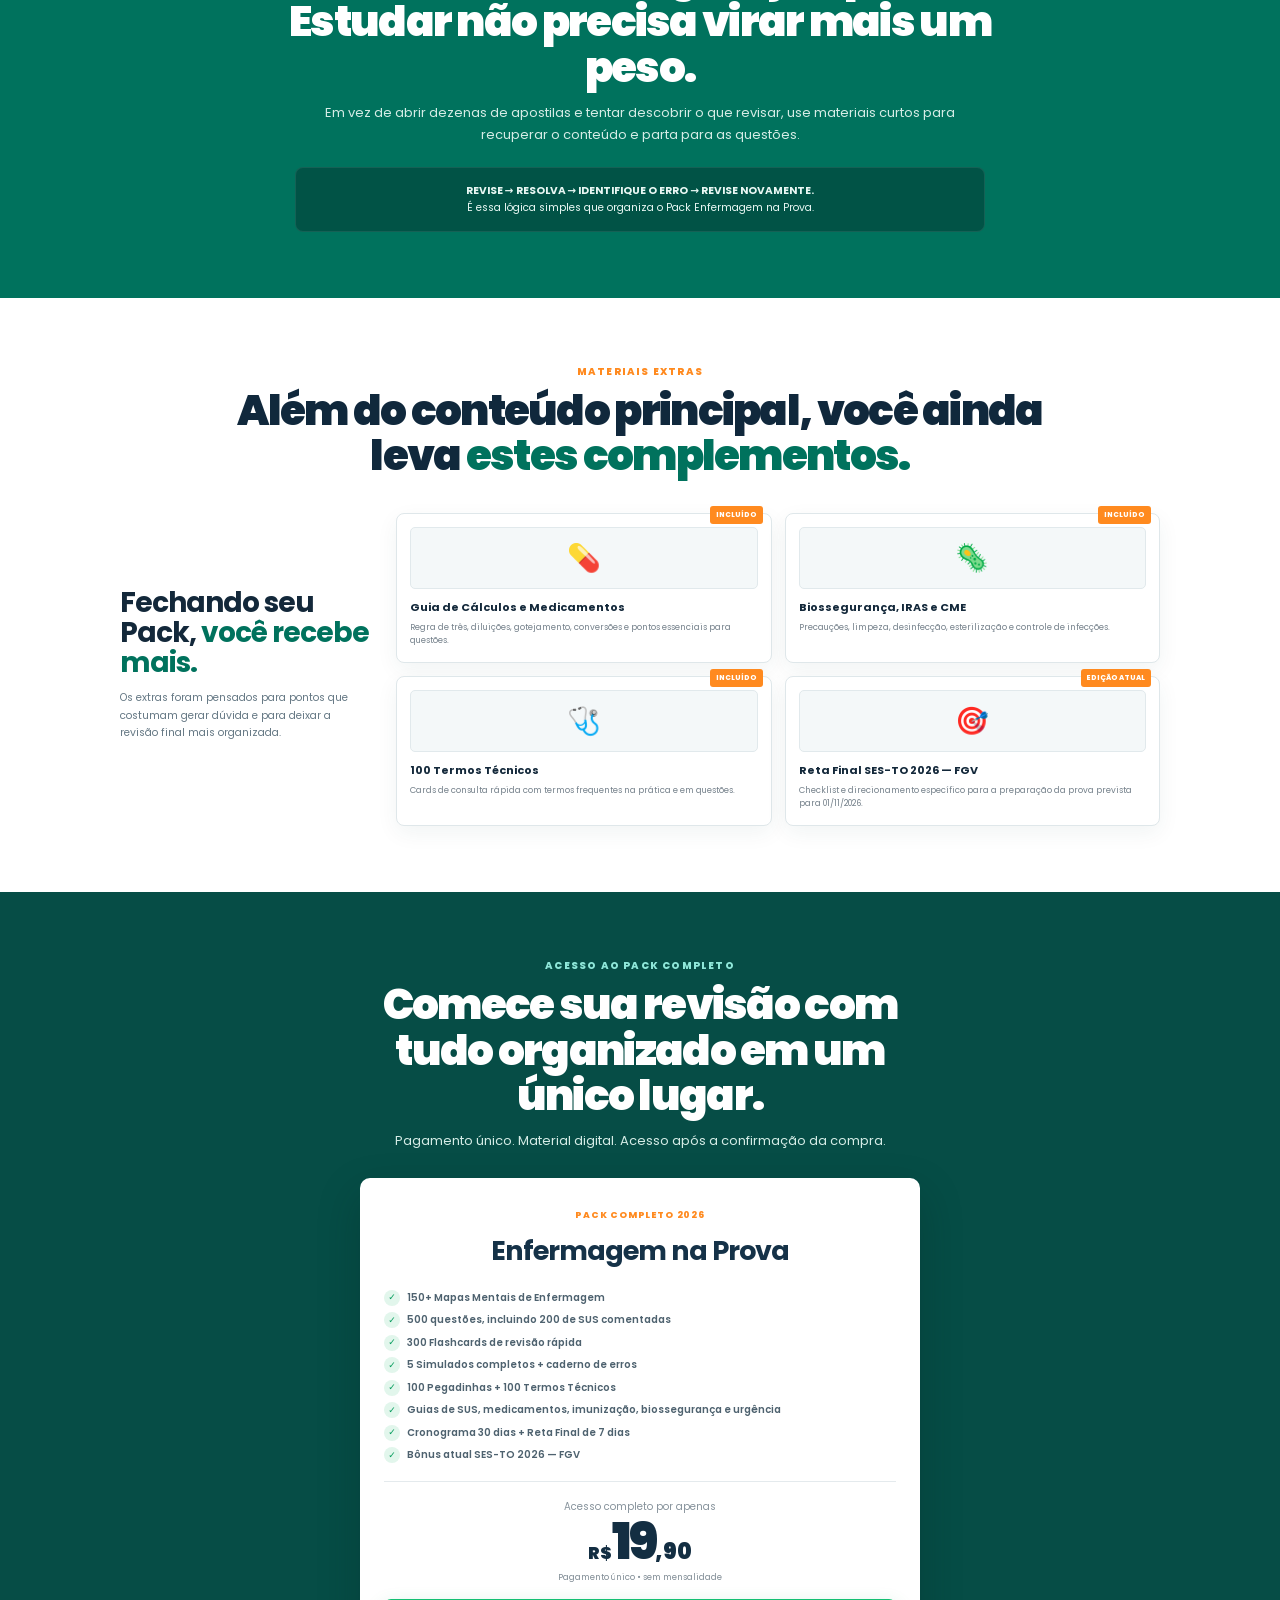
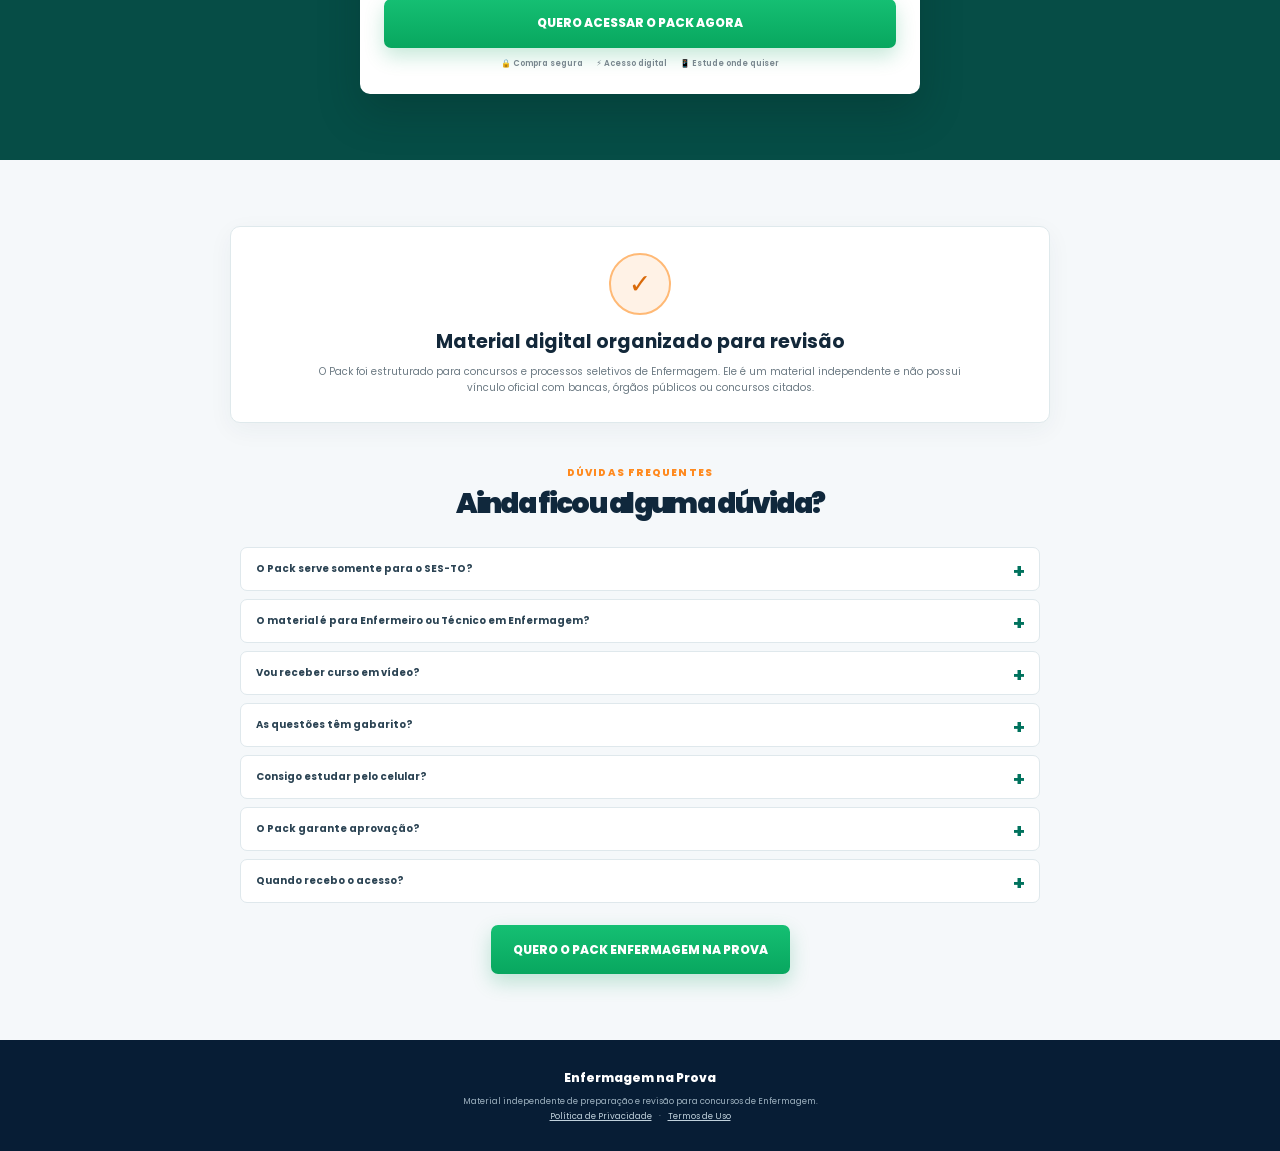
==== commit 84ddfb09: "Restaura legacy.html da última versão correta" ====
--- a/legacy.html
+++ b/legacy.html
@@ -1,14 +1,327 @@
 <!doctype html>
 <html lang="pt-BR">
 <head>
-  <meta charset="utf-8" />
-  <meta name="viewport" content="width=device-width,initial-scale=1" />
-  <meta name="robots" content="noindex,follow" />
-  <link rel="canonical" href="https://revisaoenfermagem.shop/" />
-  <meta http-equiv="refresh" content="0;url=/" />
-  <title>Revisão de Enfermagem</title>
+  <meta charset="utf-8">
+  <meta name="viewport" content="width=device-width, initial-scale=1">
+  <meta name="theme-color" content="#006b58">
+  <meta name="description" content="Enfermagem na Prova — Pack de revisão para concursos de Enfermagem 2026 com mapas mentais, questões, simulados, flashcards e guias rápidos.">
+  <title>Enfermagem na Prova | Pack Concursos 2026</title>
+  <link rel="preconnect" href="https://fonts.googleapis.com">
+  <link rel="preconnect" href="https://fonts.gstatic.com" crossorigin>
+  <link href="https://fonts.googleapis.com/css2?family=Kaushan+Script&family=Poppins:wght@400;500;600;700;800;900&display=swap" rel="stylesheet">
+  <style>
+    :root{
+      --navy:#062f5c;
+      --navy-2:#0b4f87;
+      --cyan:#10bfd0;
+      --cyan-soft:#e8fbfd;
+      --green:#00725d;
+      --green-dark:#00584b;
+      --green-deep:#064d46;
+      --cta:#11b86d;
+      --cta-dark:#079c5a;
+      --orange:#ff8a1f;
+      --orange-soft:#fff2e6;
+      --red:#e6534b;
+      --ink:#13283a;
+      --muted:#637383;
+      --bg:#f5f8fa;
+      --line:#dfe8ed;
+      --white:#fff;
+      --shadow:0 14px 38px rgba(20,54,70,.10);
+    }
+    *{box-sizing:border-box}
+    html{scroll-behavior:smooth}
+    body{margin:0;font-family:Poppins,system-ui,-apple-system,"Segoe UI",sans-serif;color:var(--ink);background:#fff;-webkit-font-smoothing:antialiased}
+    a{text-decoration:none;color:inherit}
+    button,a{-webkit-tap-highlight-color:transparent}
+    img,svg{max-width:100%}
+    .container{width:min(1040px,calc(100% - 34px));margin:0 auto}
+    .topline{height:8px;background:#071d35}
+    .notice{background:#081f38;color:#fff;text-align:center;padding:8px 14px;font-size:11px;font-weight:700;letter-spacing:.01em}
+    .notice b{color:#7ce5d6}.notice .hot{color:#ffb36b}
+
+    /* logo */
+    .logo{display:flex;justify-content:center;align-items:center;gap:10px;margin:0 auto 18px;width:max-content;max-width:100%}
+    .logo-icon{width:67px;height:58px;flex:0 0 auto}
+    .logo-copy{line-height:.86;text-align:left}
+    .logo-copy strong{display:block;font-size:27px;letter-spacing:-1.5px;font-weight:900;background:linear-gradient(#062f5c,#0b4f87);-webkit-background-clip:text;background-clip:text;color:transparent}
+    .logo-copy span{display:block;margin-top:7px;font-family:"Kaushan Script",cursive;font-size:29px;font-weight:400;background:linear-gradient(#26d7e4,#04aabe);-webkit-background-clip:text;background-clip:text;color:transparent}
+
+    /* shared */
+    section{padding:66px 0}
+    .white{background:#fff}.soft{background:#f5f8fa}.green{background:var(--green);color:#fff}.green-dark{background:var(--green-deep);color:#fff}
+    .kicker{font-size:10px;text-transform:uppercase;letter-spacing:.12em;font-weight:800;color:var(--orange);margin-bottom:8px;text-align:center}
+    .title{max-width:830px;margin:0 auto;text-align:center;font-size:clamp(25px,4vw,42px);line-height:1.08;letter-spacing:-1.7px;font-weight:900;color:#10283c}
+    .green .title,.green-dark .title{color:#fff}
+    .title .green-text{color:var(--green)}.title .cyan{color:var(--cyan)}.title .orange{color:var(--orange)}
+    .desc{max-width:690px;margin:12px auto 0;text-align:center;color:var(--muted);font-size:13px;line-height:1.65}
+    .green .desc,.green-dark .desc{color:#d5ece6}
+    .btn{display:inline-flex;align-items:center;justify-content:center;gap:8px;min-height:49px;padding:13px 22px;border-radius:7px;background:linear-gradient(#15bf73,#08a75f);color:#fff;font-size:12px;font-weight:800;box-shadow:0 8px 20px rgba(7,160,91,.24);transition:.16s ease}
+    .btn:hover{transform:translateY(-1px);filter:brightness(1.02)}
+    .btn-row{text-align:center;margin-top:22px}
+    .micro{text-align:center;margin-top:8px;font-size:9px;color:#82909b;font-weight:600}
+    .green .micro,.green-dark .micro{color:#b9d8d1}
+
+    /* hero */
+    .hero{padding:25px 0 58px;background:#fff;text-align:center}
+    .hero .container{max-width:900px}
+    .hero-badge{display:inline-block;margin-bottom:10px;padding:5px 10px;background:#edf9f6;border:1px solid #cdeae3;border-radius:999px;color:var(--green);font-size:9px;font-weight:800;text-transform:uppercase;letter-spacing:.09em}
+    .hero h1{margin:0 auto;max-width:790px;font-size:clamp(30px,5.3vw,55px);line-height:1.02;letter-spacing:-2.3px;font-weight:900;color:#13283a}
+    .hero h1 .g{color:var(--green)}.hero h1 .c{color:var(--cyan)}
+    .hero p{max-width:670px;margin:13px auto 0;color:#61717e;font-size:12.5px;line-height:1.65}
+    .hero p b{color:#233e50}
+    .hero-tags{display:flex;justify-content:center;gap:7px;flex-wrap:wrap;margin-top:13px}
+    .hero-tags span{font-size:9px;font-weight:700;color:#366070;background:#f5fafb;border:1px solid #dce9ed;border-radius:5px;padding:6px 8px}
+
+    /* Pinterest-like pack preview */
+    .pack-stage{position:relative;width:min(590px,94vw);height:400px;margin:32px auto 0;display:flex;align-items:center;justify-content:center}
+    .paper{position:relative;width:435px;height:345px;border-radius:12px;background:#f8f5ed;border:8px solid #eef0ec;box-shadow:0 15px 36px rgba(39,71,77,.16);overflow:hidden;transform:rotate(-.6deg)}
+    .paper:before{content:"";position:absolute;inset:0;background:repeating-linear-gradient(0deg,transparent 0 26px,rgba(92,137,156,.13) 27px 28px);opacity:.72}
+    .paper-title{position:absolute;left:50%;top:18px;transform:translateX(-50%);font-family:"Kaushan Script",cursive;color:#345d66;font-size:27px;white-space:nowrap}
+    .mini-note{position:absolute;width:128px;min-height:91px;padding:10px 9px 7px;background:#fffdf5;border:1px solid #dad8c8;box-shadow:0 4px 12px rgba(65,75,69,.10);font-size:8px;line-height:1.35;color:#52636b;text-align:left}
+    .mini-note b{display:block;margin-bottom:4px;font-family:"Kaushan Script",cursive;font-size:13px;color:#244d58}
+    .mini-note i{font-style:normal;color:#df6f45}.mini-note .under{display:inline;background:linear-gradient(transparent 56%,#bdece7 56%)}
+    .n1{left:20px;top:70px;transform:rotate(-3deg)}.n2{left:153px;top:70px;transform:rotate(2deg)}.n3{right:19px;top:70px;transform:rotate(-1deg)}
+    .n4{left:28px;bottom:32px;transform:rotate(2deg)}.n5{left:157px;bottom:29px;transform:rotate(-2deg)}.n6{right:23px;bottom:31px;transform:rotate(3deg)}
+    .tape{position:absolute;width:44px;height:13px;background:rgba(255,184,82,.58);top:-7px;left:42px;transform:rotate(-2deg)}
+    .pulse-line{position:absolute;left:50%;bottom:6px;transform:translateX(-50%);width:290px;height:26px;opacity:.28}
+    .float-card{position:absolute;padding:8px 10px;border-radius:7px;background:#fff;box-shadow:0 8px 20px rgba(37,69,78,.16);font-size:9px;font-weight:700;color:#49626d}
+    .float-card.left{left:0;top:88px;transform:rotate(-7deg)}.float-card.right{right:0;bottom:73px;transform:rotate(5deg)}
+    .float-card b{color:var(--green)}
+
+    /* video */
+    .inside .container{max-width:840px;text-align:center}
+    .inside-label{display:inline-block;margin-bottom:9px;padding:5px 9px;border-radius:4px;background:rgba(255,255,255,.10);font-size:9px;font-weight:800;letter-spacing:.08em;text-transform:uppercase;color:#d9f6ef}
+    .video-shell{width:min(265px,72vw);aspect-ratio:9/16;margin:26px auto 15px;border-radius:13px;border:6px solid #eef8f5;background:linear-gradient(150deg,#082c53,#08786e);box-shadow:0 18px 35px rgba(0,34,31,.30);position:relative;overflow:hidden}
+    .video-shell:before{content:"";position:absolute;inset:0;background:radial-gradient(circle at 20% 15%,rgba(16,191,208,.28),transparent 28%),radial-gradient(circle at 80% 76%,rgba(255,138,31,.18),transparent 30%)}
+    .video-content{position:absolute;inset:0;display:flex;align-items:center;justify-content:center;flex-direction:column;padding:25px;color:#fff}
+    .play{width:62px;height:62px;border-radius:50%;background:#fff;display:grid;place-items:center;box-shadow:0 10px 25px rgba(0,0,0,.18);margin-bottom:13px}
+    .play:after{content:"";margin-left:5px;border-top:11px solid transparent;border-bottom:11px solid transparent;border-left:18px solid var(--orange)}
+    .video-content strong{font-size:16px;line-height:1.2}.video-content small{font-size:9px;line-height:1.5;margin-top:7px;color:#cceae4}
+    .thumbs{display:flex;justify-content:center;gap:7px;margin-top:10px}
+    .thumb{width:50px;height:38px;border:2px solid rgba(255,255,255,.5);border-radius:3px;background:#f5f1df;position:relative;overflow:hidden}
+    .thumb:before,.thumb:after{content:"";position:absolute;left:7px;right:7px;height:3px;border-radius:2px;background:#89d8d0}.thumb:before{top:10px}.thumb:after{top:18px;background:#f2a767}
+
+    /* content cards */
+    .materials{display:grid;grid-template-columns:repeat(3,1fr);gap:18px;margin-top:36px}
+    .material{background:#fff;border:1px solid #dde7eb;border-radius:9px;overflow:hidden;box-shadow:0 8px 24px rgba(28,64,77,.07);text-align:left}
+    .mock{height:150px;background:#f4f7f8;padding:14px;position:relative;overflow:hidden}
+    .mock:after{content:"";position:absolute;left:0;right:0;top:0;height:4px;background:var(--cyan)}
+    .material:nth-child(2) .mock:after,.material:nth-child(5) .mock:after{background:var(--orange)}
+    .material:nth-child(3) .mock:after,.material:nth-child(6) .mock:after{background:var(--cta)}
+    .sheet{height:100%;background:#fff;border-radius:5px;border:1px solid #e1e8eb;padding:10px;box-shadow:0 4px 10px rgba(30,61,70,.06)}
+    .sheet .h{height:8px;width:65%;border-radius:4px;background:#24465b;margin-bottom:9px}.sheet .hl{display:inline-block;font-family:"Kaushan Script";font-size:14px;color:#267879;margin-bottom:5px}
+    .sheet .line{height:4px;border-radius:3px;background:#d4e0e5;margin:6px 0}.sheet .line.teal{background:#97dfda;width:74%}.sheet .line.orange{background:#ffc48c;width:58%}
+    .material-body{padding:14px 15px 16px}.material-body h3{margin:0;font-size:13px;line-height:1.25;color:#173348}.material-body p{margin:6px 0 0;font-size:9.5px;line-height:1.55;color:#71808c}.material-body .tag{display:inline-block;margin-top:10px;padding:4px 7px;border-radius:4px;background:#e9f8f4;color:#078260;font-size:8px;font-weight:800}
+
+    .guide-strip{display:grid;grid-template-columns:repeat(4,1fr);gap:10px;margin-top:18px}
+    .guide{padding:13px 10px;border-radius:7px;background:#eef8f6;border:1px solid #d4ebe6;text-align:center;font-size:9px;font-weight:700;color:#35645c}.guide b{display:block;font-size:11px;color:#086b59;margin-bottom:4px}
+
+    /* pain */
+    .painbox{max-width:790px;margin:0 auto;text-align:center}.painbox .quote{max-width:690px;margin:22px auto 0;padding:14px 19px;background:rgba(3,51,46,.48);border-radius:8px;color:#e8f7f3;font-size:10.5px;line-height:1.65;border:1px solid rgba(255,255,255,.08)}
+
+    /* bonus grid */
+    .bonus-area{display:grid;grid-template-columns:250px 1fr;gap:26px;align-items:center;margin-top:35px}
+    .bonus-copy h3{margin:0;font-size:28px;line-height:1.08;letter-spacing:-1px}.bonus-copy h3 span{color:var(--green)}.bonus-copy p{font-size:10.5px;line-height:1.65;color:#667985}.bonus-boxes{display:grid;grid-template-columns:1fr 1fr;gap:13px}
+    .bonus{position:relative;background:#fff;border:1px solid #dfe7ea;border-radius:8px;padding:13px 13px 14px;min-height:150px;box-shadow:0 7px 22px rgba(25,61,73,.06)}
+    .bonus .ribbon{position:absolute;right:8px;top:-8px;background:var(--orange);color:#fff;font-size:7px;font-weight:800;padding:4px 6px;border-radius:3px;text-transform:uppercase}.bonus-icon{height:62px;border-radius:5px;background:#f4f8f9;border:1px solid #e1e9ec;display:flex;align-items:center;justify-content:center;color:var(--green);font-size:27px}.bonus h4{font-size:11px;margin:10px 0 0}.bonus p{font-size:8.5px;line-height:1.45;color:#75818b;margin:5px 0 0}
+
+    /* offer */
+    .offer-wrap{max-width:560px;margin:0 auto;text-align:center}.offer-card{background:#fff;color:var(--ink);border-radius:10px;padding:22px 24px 24px;box-shadow:0 18px 42px rgba(0,31,29,.25);text-align:left}.offer-head{text-align:center}.offer-head .small{font-size:9px;font-weight:800;color:var(--orange);text-transform:uppercase;letter-spacing:.09em}.offer-head h2{margin:6px 0 0;font-size:27px;letter-spacing:-1px;color:#153248}.offer-list{padding:0;margin:20px 0 18px;list-style:none;display:grid;gap:8px}.offer-list li{position:relative;padding-left:23px;font-size:10px;line-height:1.45;color:#4e626f;font-weight:600}.offer-list li:before{content:"✓";position:absolute;left:0;top:-1px;width:16px;height:16px;border-radius:50%;background:#e2f6ec;color:#0a9e5f;display:grid;place-items:center;font-size:9px;font-weight:900}.price-block{text-align:center;border-top:1px solid #e4eaed;padding-top:17px}.old{font-size:10px;color:#87939c}.old s{color:#a0a8ad}.price{margin-top:2px;color:#132e42;font-weight:900;line-height:1}.price .currency{font-size:17px}.price .big{font-size:50px;letter-spacing:-3px}.price .cents{font-size:22px}.pay{font-size:8.5px;color:#7f8b94;margin-top:4px}.offer-card .btn{display:flex;width:100%;margin-top:15px}.secure{display:flex;justify-content:center;gap:13px;flex-wrap:wrap;margin-top:10px;font-size:8px;color:#78868e;font-weight:600}
+
+    /* guarantee + faq */
+    .guarantee{max-width:820px;margin:0 auto;padding:26px;border:1px solid #dfe9ec;border-radius:10px;background:#fff;box-shadow:0 7px 25px rgba(31,64,75,.05);text-align:center}.seal{width:62px;height:62px;margin:0 auto 12px;border-radius:50%;background:var(--orange-soft);border:2px solid #ffb975;display:grid;place-items:center;color:#d96a0a;font-size:27px}.guarantee h3{margin:0;font-size:19px}.guarantee p{max-width:650px;margin:8px auto 0;color:#6d7b84;font-size:10px;line-height:1.6}
+    .faq{max-width:800px;margin:28px auto 0}.faq details{background:#fff;border:1px solid #dfe8ec;border-radius:7px;margin:8px 0;overflow:hidden}.faq summary{cursor:pointer;list-style:none;padding:13px 38px 13px 15px;font-size:10px;font-weight:700;color:#2b4353;position:relative}.faq summary::-webkit-details-marker{display:none}.faq summary:after{content:"+";position:absolute;right:14px;top:8px;font-size:20px;color:var(--green)}.faq details[open] summary:after{content:"−"}.faq details p{margin:0;padding:0 15px 14px;color:#6f7f89;font-size:9.5px;line-height:1.6}
+
+    footer{background:#071d35;color:#9fb3c1;padding:28px 0;text-align:center;font-size:8.5px;line-height:1.7}footer .footer-logo{font-size:12px;font-weight:800;color:#fff;margin-bottom:6px}footer a{color:#c0d1dc;text-decoration:underline;margin:0 5px}
+
+    @media(max-width:850px){
+      section{padding:52px 0}.materials{grid-template-columns:repeat(2,1fr)}.guide-strip{grid-template-columns:repeat(2,1fr)}.bonus-area{grid-template-columns:1fr}.bonus-copy{text-align:center;max-width:600px;margin:0 auto}.bonus-copy p{max-width:540px;margin:9px auto 0}
+    }
+    @media(max-width:560px){
+      .container{width:min(100% - 28px,1040px)}.notice{font-size:9px}.logo{transform:scale(.88);margin-bottom:12px}.hero{padding-top:18px}.hero h1{font-size:33px;letter-spacing:-1.45px}.hero p{font-size:10.5px}.pack-stage{height:330px;margin-top:22px}.paper{width:332px;height:270px;border-width:6px}.paper-title{font-size:21px;top:13px}.mini-note{width:98px;min-height:74px;padding:7px;font-size:6.2px}.mini-note b{font-size:10px}.n1{left:13px;top:53px}.n2{left:116px;top:54px}.n3{right:12px;top:53px}.n4{left:17px;bottom:26px}.n5{left:117px;bottom:24px}.n6{right:14px;bottom:25px}.tape{width:34px;height:9px;top:-5px;left:32px}.float-card{display:none}.pulse-line{width:215px}.title{font-size:27px;letter-spacing:-1.1px}.desc{font-size:10.5px}.materials{grid-template-columns:1fr;gap:13px}.mock{height:175px}.guide-strip{grid-template-columns:1fr 1fr}.bonus-boxes{grid-template-columns:1fr}.bonus{min-height:auto}.offer-card{padding:20px 17px}.green,.green-dark{background-position:center}.video-shell{width:235px}
+    }
+  </style>
 </head>
 <body>
-  <p>Esta versão foi atualizada. <a href="/">Acesse a página atual</a>.</p>
+  <div class="topline"></div>
+  <div class="notice">PACK ENFERMAGEM PARA CONCURSOS 2026 • <b>EDIÇÃO ATUALIZADA</b> • <span class="hot" id="deadline">RETA FINAL SES-TO</span></div>
+
+  <main>
+    <section class="hero" id="top">
+      <div class="container">
+        <div class="logo" aria-label="Enfermagem na Prova">
+          <svg class="logo-icon" viewBox="0 0 100 86" aria-hidden="true">
+            <defs>
+              <linearGradient id="lg1" x1="0" x2="0" y1="0" y2="1"><stop stop-color="#073d76"/><stop offset="1" stop-color="#052a54"/></linearGradient>
+              <linearGradient id="lg2" x1="0" x2="0" y1="0" y2="1"><stop stop-color="#25d5e2"/><stop offset="1" stop-color="#04aabe"/></linearGradient>
+            </defs>
+            <path d="M21 14 68 20c6 .7 9 4 9 10v38c0 5-4 8-9 7l-47-6c-6-.8-9-4-9-10V22c0-6 4-9 9-8Z" fill="url(#lg1)"/>
+            <path d="M6 27v35c0 7 5 12 12 13l45 5" fill="none" stroke="url(#lg2)" stroke-width="7" stroke-linecap="round"/>
+            <path d="M27 34h29M27 44h22M27 54h14" stroke="#14c7d6" stroke-width="5" stroke-linecap="round"/>
+            <path d="m47 59 8 8 17-22" fill="none" stroke="#ff8a1f" stroke-width="8" stroke-linecap="round" stroke-linejoin="round"/>
+            <path d="M7 70h17l7-10 8 21 7-14 5 5h39" fill="none" stroke="url(#lg2)" stroke-width="4" stroke-linecap="round" stroke-linejoin="round"/>
+          </svg>
+          <div class="logo-copy"><strong>Enfermagem</strong><span>na Prova</span></div>
+        </div>
+
+        <div class="hero-badge">Revisão prática para concursos</div>
+        <h1>O Pack que faltava para você <span class="g">revisar Enfermagem</span> e chegar mais preparado <span class="c">na prova.</span></h1>
+        <p>Resumos visuais, questões, simulados e materiais de revisão reunidos em um único lugar. Conteúdo pensado para <b>concursos e processos seletivos de Enfermagem em 2026</b>.</p>
+        <div class="hero-tags"><span>150+ Mapas Mentais</span><span>500 Questões</span><span>300 Flashcards</span><span>5 Simulados</span></div>
+
+        <div class="pack-stage" aria-label="Prévia ilustrativa do material">
+          <div class="float-card left"><b>SUS</b><br>Leis 8.080 e 8.142</div>
+          <div class="paper">
+            <div class="paper-title">Meu resumão de Enfermagem</div>
+            <div class="mini-note n1"><span class="tape"></span><b>SUS</b><span class="under">Princípios e diretrizes</span><br>Universalidade • Integralidade • Equidade</div>
+            <div class="mini-note n2"><span class="tape"></span><b>Imunização</b>Rede de frio<br><i>Conservação</i><br>PNI e pontos de prova</div>
+            <div class="mini-note n3"><span class="tape"></span><b>Urgência</b>PCR • choque<br>avaliação inicial<br><span class="under">prioridades</span></div>
+            <div class="mini-note n4"><span class="tape"></span><b>Medicamentos</b>Cálculos<br>diluições<br>vias de administração</div>
+            <div class="mini-note n5"><span class="tape"></span><b>Biossegurança</b>Precauções<br>IRAS • CME<br><i>esterilização</i></div>
+            <div class="mini-note n6"><span class="tape"></span><b>Ética</b>Sigilo<br>responsabilidades<br>legislação profissional</div>
+            <svg class="pulse-line" viewBox="0 0 300 30"><path d="M2 17h68l9-10 12 20 13-26 12 16h28l9-8 12 16 8-8h125" fill="none" stroke="#059e9e" stroke-width="3" stroke-linecap="round" stroke-linejoin="round"/></svg>
+          </div>
+          <div class="float-card right"><b>+500</b><br>questões para praticar</div>
+        </div>
+
+        <div class="btn-row"><a class="btn" href="#oferta">QUERO CONHECER O PACK COMPLETO ↓</a></div>
+        <div class="micro">Material digital • acesso após a confirmação do pagamento</div>
+      </div>
+    </section>
+
+    <section class="green inside">
+      <div class="container">
+        <span class="inside-label">Veja por dentro</span>
+        <h2 class="title">Antes de comprar, veja exatamente como o <span class="orange">Pack funciona.</span></h2>
+        <p class="desc">Este espaço está reservado para o seu vídeo vertical 9:16 apresentando o material, a proposta da revisão e tudo o que será entregue.</p>
+        <div class="video-shell">
+          <div class="video-content"><div class="play"></div><strong>VÍDEO DO PACK<br>9:16</strong><small>Aqui entra sua VSL / demonstração do material.</small></div>
+        </div>
+        <div class="thumbs"><span class="thumb"></span><span class="thumb"></span><span class="thumb"></span><span class="thumb"></span><span class="thumb"></span></div>
+        <div class="btn-row"><a class="btn" href="#oferta">SIM, QUERO REVISAR COM MAIS ORGANIZAÇÃO</a></div>
+      </div>
+    </section>
+
+    <section class="soft">
+      <div class="container">
+        <div class="kicker">Tudo dentro de um único pack</div>
+        <h2 class="title">Veja exatamente o que você vai receber no <span class="green-text">Enfermagem na Prova.</span></h2>
+        <p class="desc">Sem biblioteca bagunçada. Cada material tem uma função clara: revisar, praticar, testar e corrigir seus pontos fracos.</p>
+
+        <div class="materials">
+          <article class="material"><div class="mock"><div class="sheet"><div class="h"></div><span class="hl">Mapas Mentais</span><div class="line teal"></div><div class="line"></div><div class="line orange"></div><div class="line"></div><div class="line teal"></div></div></div><div class="material-body"><h3>150+ Mapas Mentais de Enfermagem</h3><p>SUS, fundamentos, ética, biossegurança, imunização, urgência, medicamentos e outros temas recorrentes.</p><span class="tag">REVISÃO VISUAL</span></div></article>
+          <article class="material"><div class="mock"><div class="sheet"><div class="h"></div><span class="hl">Questões</span><div class="line orange"></div><div class="line"></div><div class="line teal"></div><div class="line"></div><div class="line"></div></div></div><div class="material-body"><h3>500 Questões para Treinamento</h3><p>200 questões de Legislação do SUS comentadas + 300 questões de conhecimentos específicos com gabarito.</p><span class="tag">PRÁTICA DIRECIONADA</span></div></article>
+          <article class="material"><div class="mock"><div class="sheet"><div class="h"></div><span class="hl">Flashcards</span><div class="line teal"></div><div class="line teal"></div><div class="line"></div><div class="line orange"></div><div class="line"></div></div></div><div class="material-body"><h3>300 Flashcards de Revisão</h3><p>Cards curtos para revisar conceitos, fórmulas, definições e pontos importantes mesmo com poucos minutos disponíveis.</p><span class="tag">REVISÃO RÁPIDA</span></div></article>
+          <article class="material"><div class="mock"><div class="sheet"><div class="h"></div><span class="hl">Simulados</span><div class="line"></div><div class="line teal"></div><div class="line"></div><div class="line orange"></div><div class="line"></div></div></div><div class="material-body"><h3>5 Simulados Completos</h3><p>Treine ritmo de prova, confira o gabarito e identifique os assuntos que ainda precisam de reforço.</p><span class="tag">TESTE SEU NÍVEL</span></div></article>
+          <article class="material"><div class="mock"><div class="sheet"><div class="h"></div><span class="hl">Pegadinhas</span><div class="line orange"></div><div class="line"></div><div class="line orange"></div><div class="line teal"></div><div class="line"></div></div></div><div class="material-body"><h3>100 Pegadinhas de Prova</h3><p>Confusões e erros frequentes em questões de Enfermagem, organizados para uma revisão objetiva antes da prova.</p><span class="tag">EVITE ERROS BOBOS</span></div></article>
+          <article class="material"><div class="mock"><div class="sheet"><div class="h"></div><span class="hl">Cronograma</span><div class="line teal"></div><div class="line"></div><div class="line"></div><div class="line orange"></div><div class="line teal"></div></div></div><div class="material-body"><h3>Cronograma + Caderno de Erros</h3><p>Plano de revisão de 30 dias, reta final de 7 dias e espaço para registrar questões erradas e revisar novamente.</p><span class="tag">ORGANIZAÇÃO</span></div></article>
+        </div>
+
+        <div class="guide-strip">
+          <div class="guide"><b>SUS Descomplicado</b>Leis, princípios e diretrizes</div>
+          <div class="guide"><b>Cálculos sem Erro</b>Diluições e medicamentos</div>
+          <div class="guide"><b>Imunização</b>PNI e Rede de Frio</div>
+          <div class="guide"><b>Urgência</b>Revisão para provas</div>
+        </div>
+        <div class="btn-row"><a class="btn" href="#oferta">QUERO TER ACESSO A TODO O MATERIAL</a></div>
+      </div>
+    </section>
+
+    <section class="green">
+      <div class="container painbox">
+        <div class="kicker" style="color:#8be7d7">Revisão feita para caber na rotina</div>
+        <h2 class="title">A rotina de Enfermagem já é pesada. <br>Estudar não precisa virar mais um peso.</h2>
+        <p class="desc">Em vez de abrir dezenas de apostilas e tentar descobrir o que revisar, use materiais curtos para recuperar o conteúdo e parta para as questões.</p>
+        <div class="quote"><b>REVISE → RESOLVA → IDENTIFIQUE O ERRO → REVISE NOVAMENTE.</b><br>É essa lógica simples que organiza o Pack Enfermagem na Prova.</div>
+      </div>
+    </section>
+
+    <section class="white">
+      <div class="container">
+        <div class="kicker">Materiais extras</div>
+        <h2 class="title">Além do conteúdo principal, você ainda leva <span class="green-text">estes complementos.</span></h2>
+        <div class="bonus-area">
+          <div class="bonus-copy"><h3>Fechando seu Pack, <span>você recebe mais.</span></h3><p>Os extras foram pensados para pontos que costumam gerar dúvida e para deixar a revisão final mais organizada.</p></div>
+          <div class="bonus-boxes">
+            <article class="bonus"><span class="ribbon">Incluído</span><div class="bonus-icon">💊</div><h4>Guia de Cálculos e Medicamentos</h4><p>Regra de três, diluições, gotejamento, conversões e pontos essenciais para questões.</p></article>
+            <article class="bonus"><span class="ribbon">Incluído</span><div class="bonus-icon">🦠</div><h4>Biossegurança, IRAS e CME</h4><p>Precauções, limpeza, desinfecção, esterilização e controle de infecções.</p></article>
+            <article class="bonus"><span class="ribbon">Incluído</span><div class="bonus-icon">🩺</div><h4>100 Termos Técnicos</h4><p>Cards de consulta rápida com termos frequentes na prática e em questões.</p></article>
+            <article class="bonus"><span class="ribbon">Edição atual</span><div class="bonus-icon">🎯</div><h4>Reta Final SES-TO 2026 — FGV</h4><p>Checklist e direcionamento específico para a preparação da prova prevista para 01/11/2026.</p></article>
+          </div>
+        </div>
+      </div>
+    </section>
+
+    <section class="green-dark" id="oferta">
+      <div class="container offer-wrap">
+        <div class="kicker" style="color:#8ee7d9">Acesso ao pack completo</div>
+        <h2 class="title">Comece sua revisão com tudo organizado em um único lugar.</h2>
+        <p class="desc">Pagamento único. Material digital. Acesso após a confirmação da compra.</p>
+        <div class="offer-card" style="margin-top:26px">
+          <div class="offer-head"><span class="small">Pack completo 2026</span><h2>Enfermagem na Prova</h2></div>
+          <ul class="offer-list">
+            <li>150+ Mapas Mentais de Enfermagem</li>
+            <li>500 questões, incluindo 200 de SUS comentadas</li>
+            <li>300 Flashcards de revisão rápida</li>
+            <li>5 Simulados completos + caderno de erros</li>
+            <li>100 Pegadinhas + 100 Termos Técnicos</li>
+            <li>Guias de SUS, medicamentos, imunização, biossegurança e urgência</li>
+            <li>Cronograma 30 dias + Reta Final de 7 dias</li>
+            <li>Bônus atual SES-TO 2026 — FGV</li>
+          </ul>
+          <div class="price-block">
+            <div class="old">Acesso completo por apenas</div>
+            <div class="price"><span class="currency">R$</span><span class="big">19</span><span class="cents">,90</span></div>
+            <div class="pay">Pagamento único • sem mensalidade</div>
+            <a class="btn buy-btn" href="#">QUERO ACESSAR O PACK AGORA</a>
+            <div class="secure"><span>🔒 Compra segura</span><span>⚡ Acesso digital</span><span>📱 Estude onde quiser</span></div>
+          </div>
+        </div>
+      </div>
+    </section>
+
+    <section class="soft">
+      <div class="container">
+        <div class="guarantee"><div class="seal">✓</div><h3>Material digital organizado para revisão</h3><p>O Pack foi estruturado para concursos e processos seletivos de Enfermagem. Ele é um material independente e não possui vínculo oficial com bancas, órgãos públicos ou concursos citados.</p></div>
+
+        <div class="kicker" style="margin-top:42px">Dúvidas frequentes</div>
+        <h2 class="title" style="font-size:28px">Ainda ficou alguma dúvida?</h2>
+        <div class="faq">
+          <details><summary>O Pack serve somente para o SES-TO?</summary><p>Não. O conteúdo principal reúne temas recorrentes em concursos e processos seletivos de Enfermagem. A edição atual inclui um complemento específico de reta final para o SES-TO 2026.</p></details>
+          <details><summary>O material é para Enfermeiro ou Técnico em Enfermagem?</summary><p>O Pack reúne revisão de assuntos presentes em provas de Enfermagem. Como cada cargo e edital possuem conteúdos próprios, o candidato deve sempre comparar o material com o seu edital específico.</p></details>
+          <details><summary>Vou receber curso em vídeo?</summary><p>A proposta principal não é um curso longo. O produto é um Pack de revisão com mapas mentais, questões, simulados, flashcards, guias e materiais de apoio.</p></details>
+          <details><summary>As questões têm gabarito?</summary><p>Sim. O planejamento atual inclui 500 questões com gabarito, sendo um bloco de 200 questões de Legislação do SUS comentadas.</p></details>
+          <details><summary>Consigo estudar pelo celular?</summary><p>Sim. Os materiais digitais podem ser acessados pelo celular, além de computador ou tablet conforme o formato de cada arquivo.</p></details>
+          <details><summary>O Pack garante aprovação?</summary><p>Não. Nenhum material sério pode garantir aprovação em concurso. O objetivo é facilitar a revisão, o treino com questões e a organização do estudo.</p></details>
+          <details><summary>Quando recebo o acesso?</summary><p>O acesso é liberado após a confirmação do pagamento pela plataforma de checkout utilizada.</p></details>
+        </div>
+        <div class="btn-row"><a class="btn" href="#oferta">QUERO O PACK ENFERMAGEM NA PROVA</a></div>
+      </div>
+    </section>
+  </main>
+
+  <footer><div class="container"><div class="footer-logo">Enfermagem na Prova</div><div>Material independente de preparação e revisão para concursos de Enfermagem.</div><div><a href="privacidade.html">Política de Privacidade</a> · <a href="termos.html">Termos de Uso</a></div></div></footer>
+
+  <script>
+    const CHECKOUT_URL = "";
+    const prova = new Date("2026-11-01T00:00:00-03:00");
+    const deadline = document.getElementById("deadline");
+    const hoje = new Date();
+    const dias = Math.ceil((prova-hoje)/86400000);
+    if(deadline){
+      if(dias>1) deadline.textContent = `SES-TO: FALTAM ${dias} DIAS PARA A PROVA`;
+      else if(dias===1) deadline.textContent = "SES-TO: A PROVA É AMANHÃ";
+      else if(dias===0) deadline.textContent = "SES-TO: DIA DA PROVA";
+      else deadline.textContent = "PACK ATUALIZADO 2026";
+    }
+    document.querySelectorAll('.buy-btn').forEach(btn=>{
+      btn.addEventListener('click',e=>{
+        if(!CHECKOUT_URL){e.preventDefault();return;}
+        btn.href=CHECKOUT_URL;
+      });
+    });
+  </script>
 </body>
-</html>
+</html>
